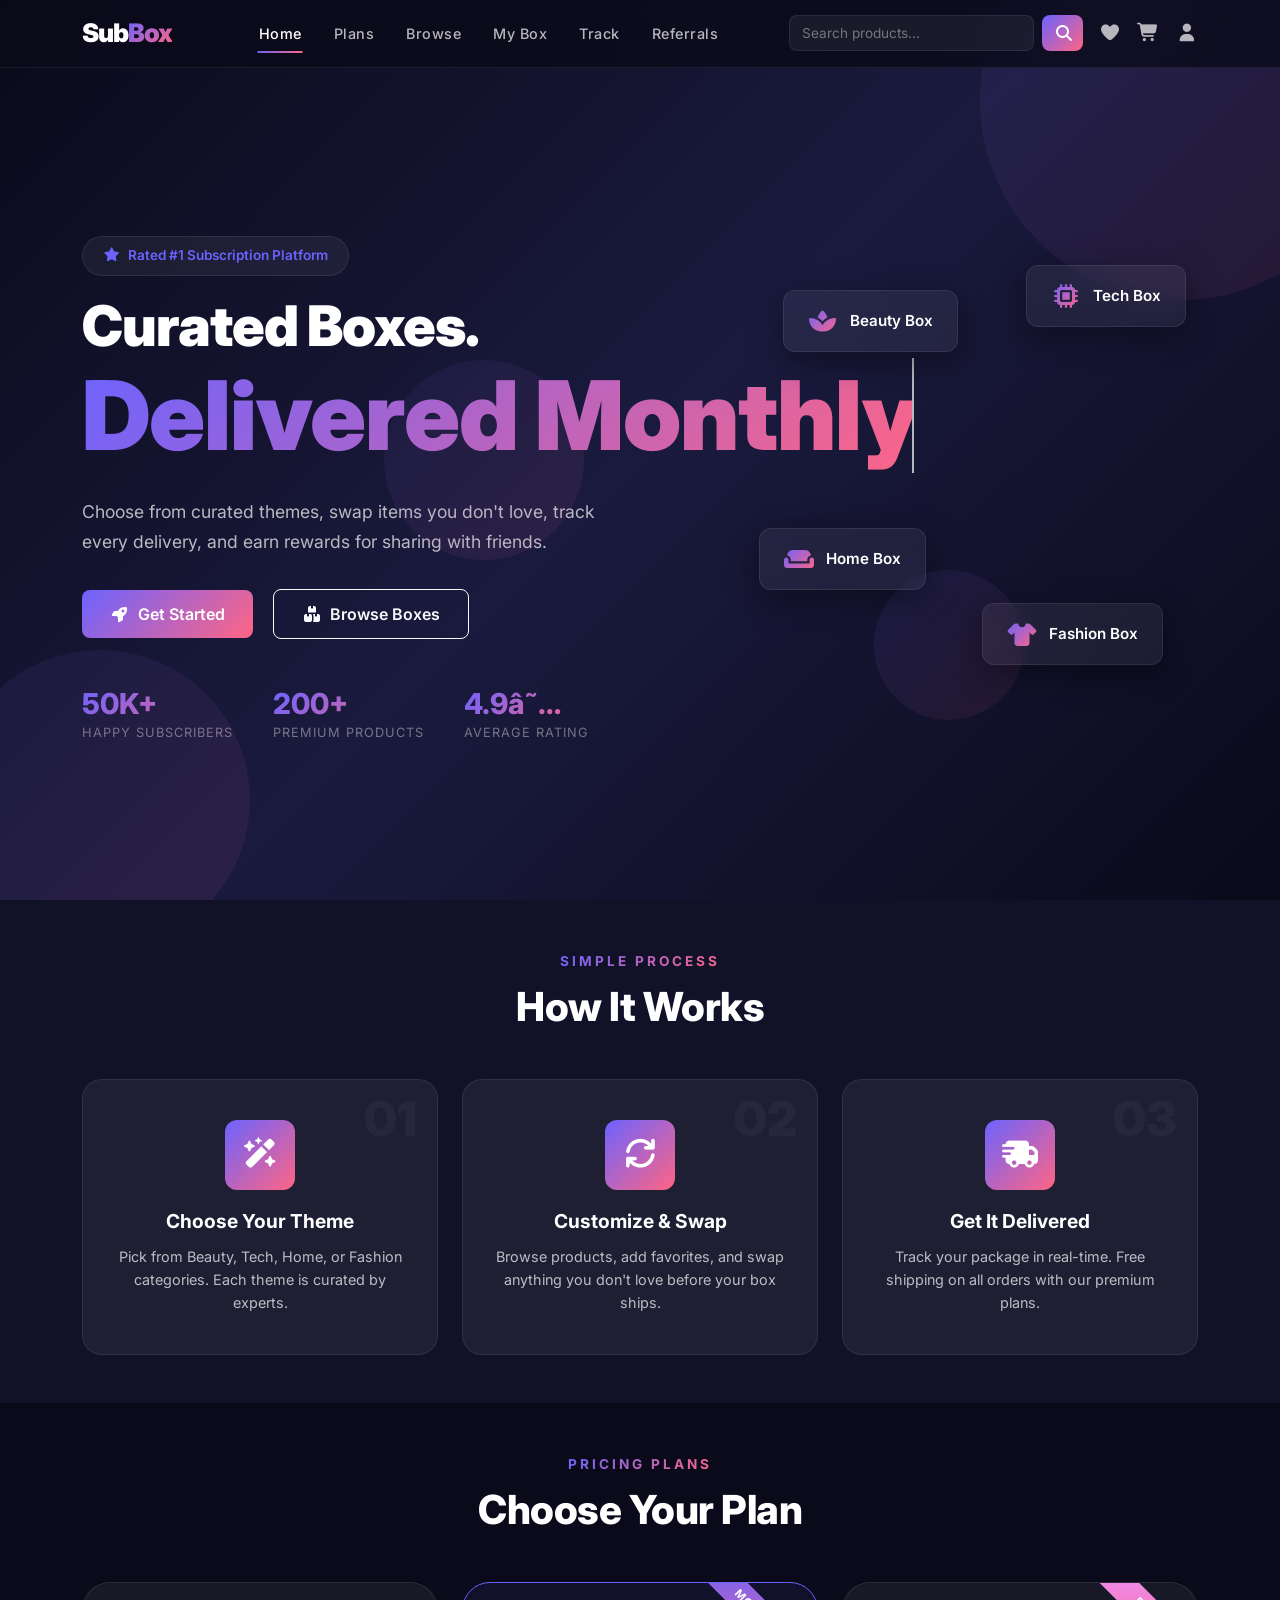
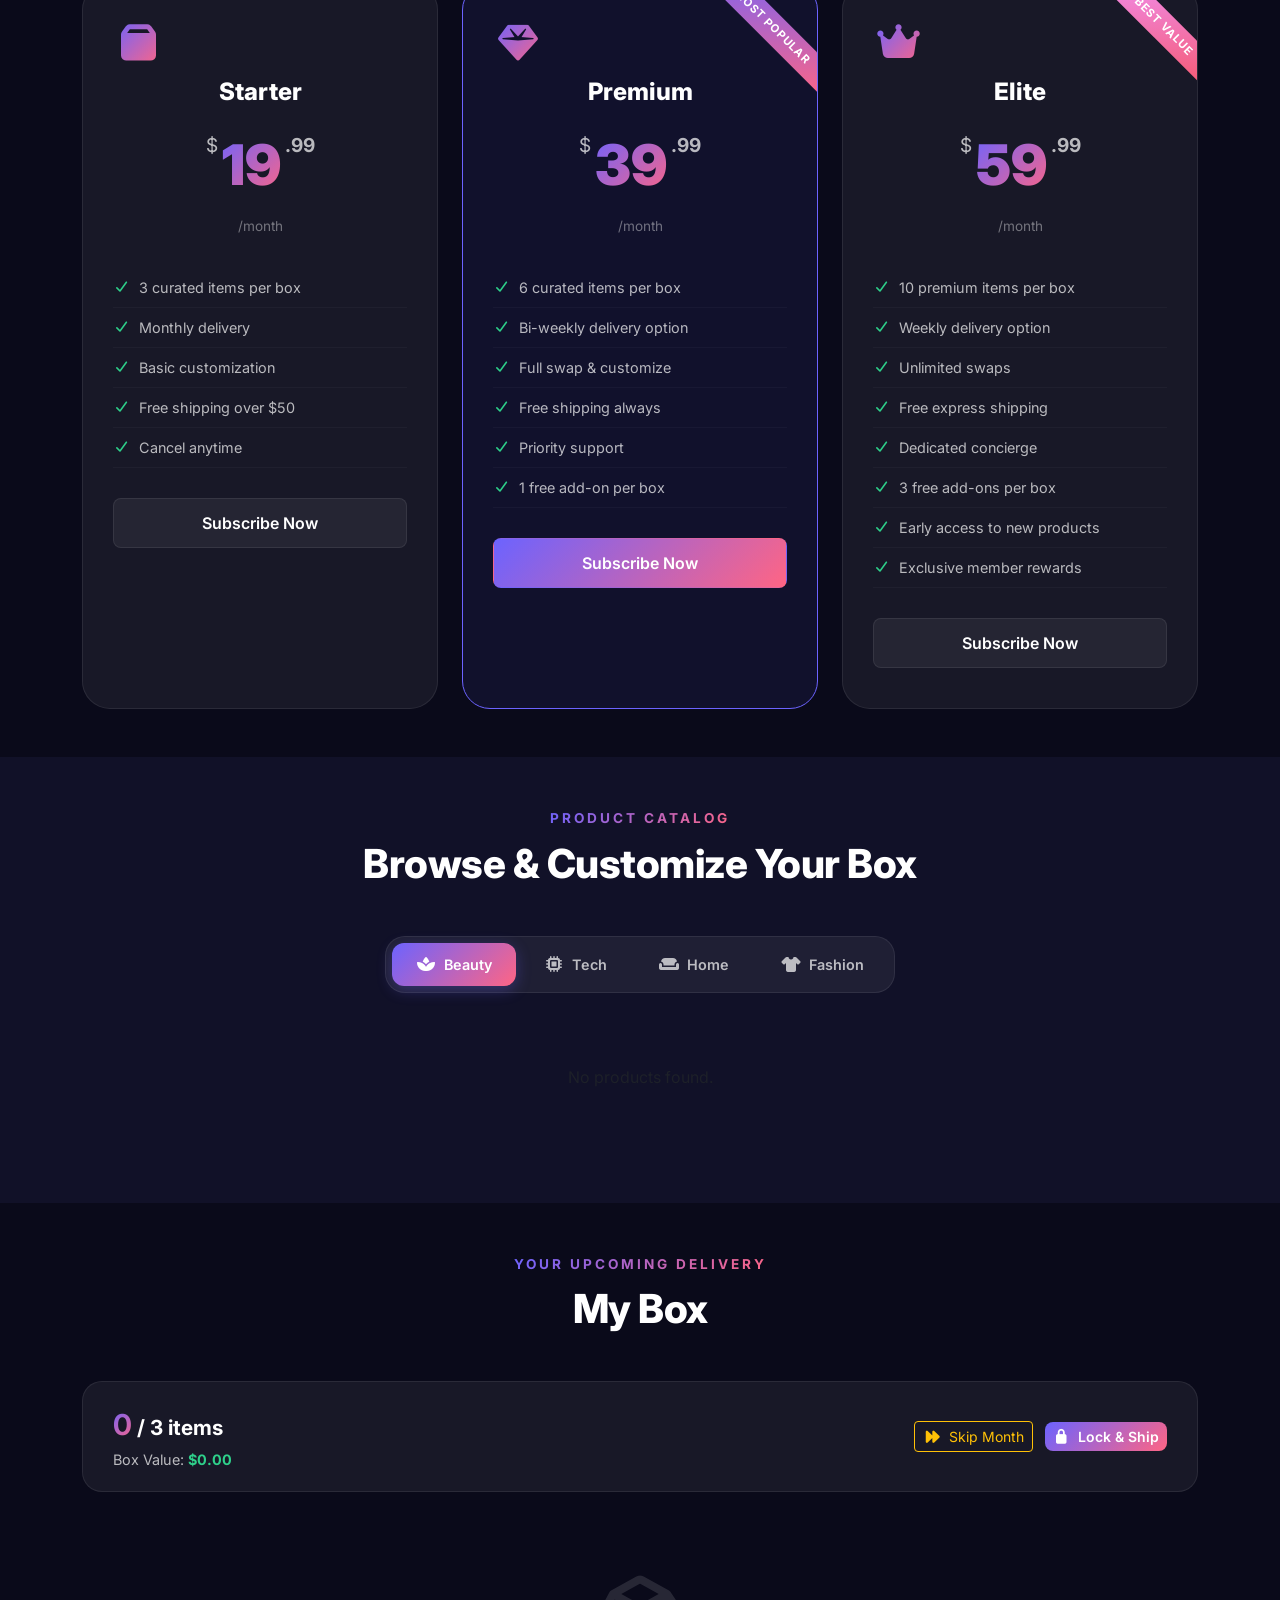
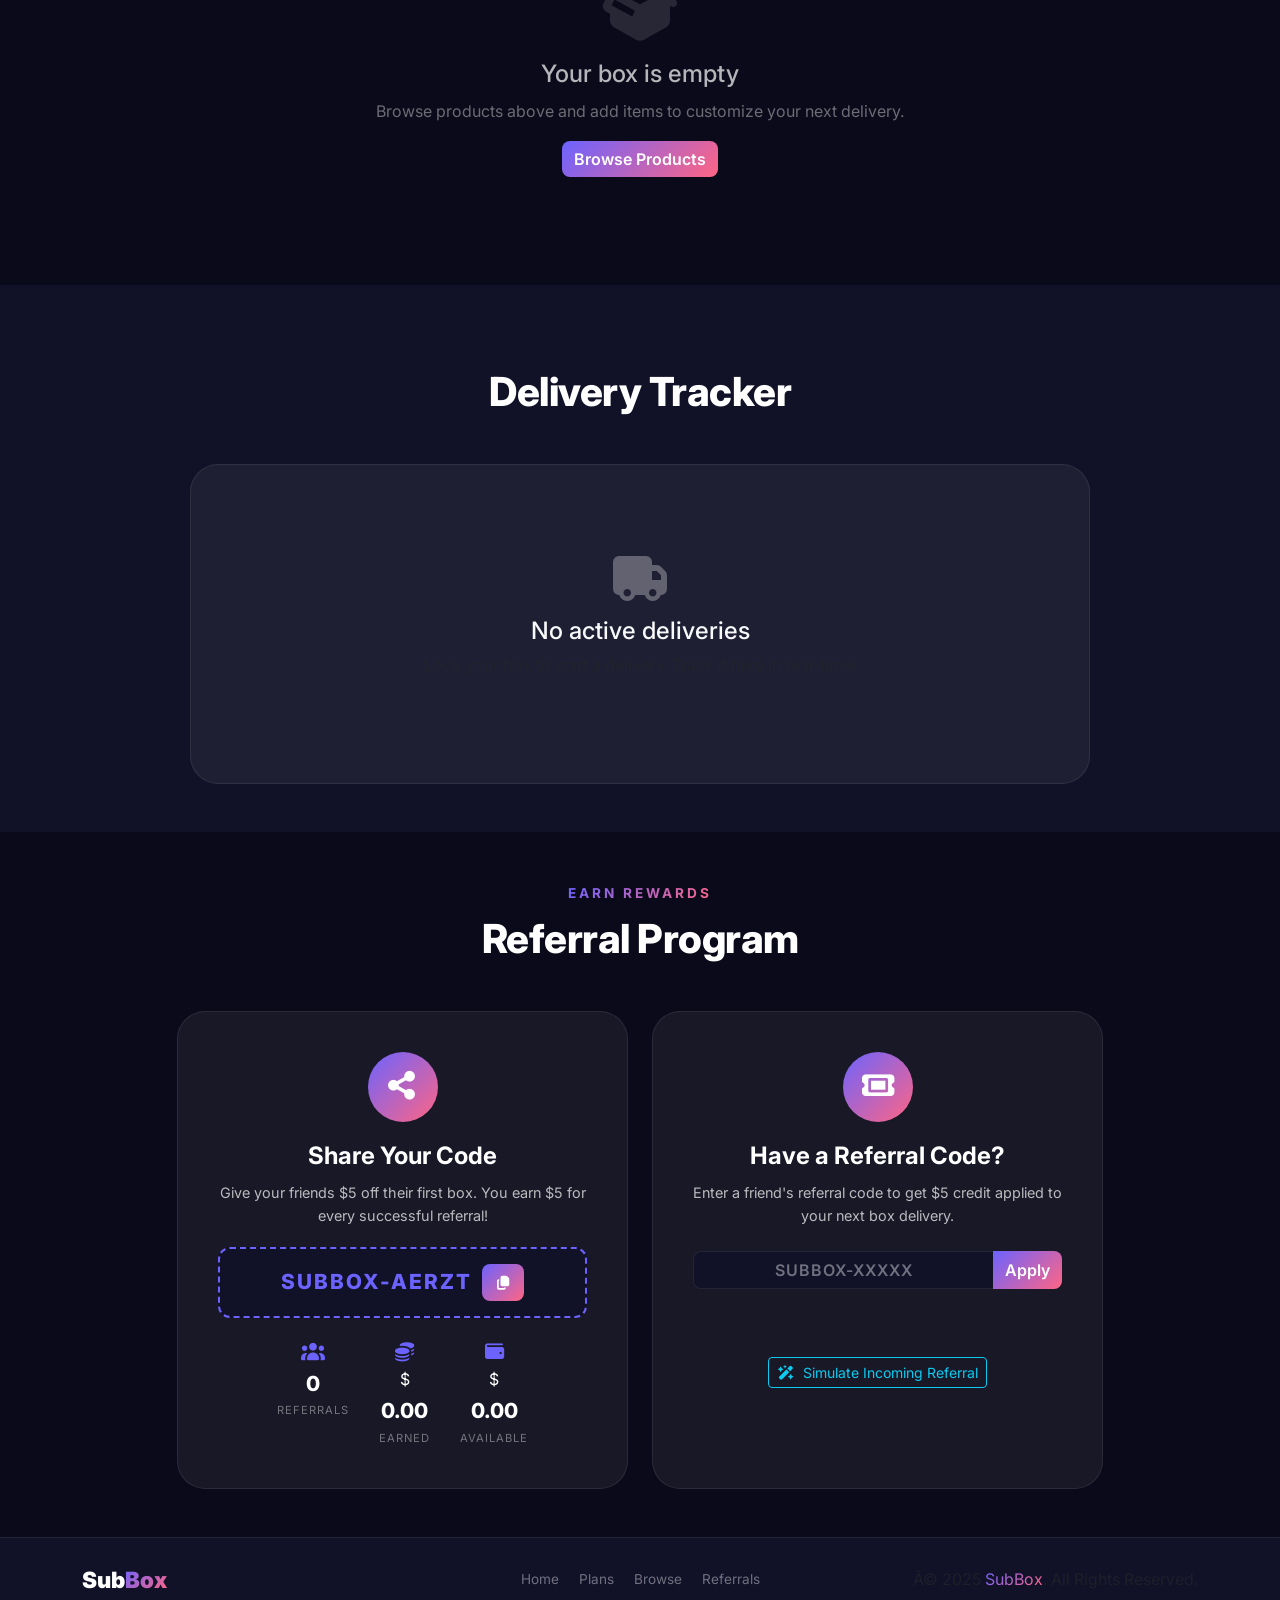
==== index.html @ 03842270 "Add files via upload" ====
﻿<!doctype html>
<html lang="en">

<head>
  <meta charset="UTF-8">
  <meta name="viewport" content="width=device-width, initial-scale=1.0">
  <meta name="description"
    content="SubBox - Premium subscription boxes curated for you. Choose your theme, customize your items, and get monthly deliveries with full swap control.">
  <title>SubBox | Premium Subscription Boxes</title>
  <link rel="shortcut icon" href="images/first-logo.png" type="image/x-icon">

  <!-- Google Font -->
  <link rel="preconnect" href="https://fonts.googleapis.com">
  <link rel="preconnect" href="https://fonts.gstatic.com" crossorigin>
  <link href="https://fonts.googleapis.com/css2?family=Inter:wght@300;400;500;600;700;800;900&display=swap"
    rel="stylesheet">

  <!-- CSS Plugins -->
  <link rel="stylesheet" href="./CSS/plugins/all.min.css">
  <link rel="stylesheet" href="./CSS/plugins/bootstrap.min.css">
  <link rel="stylesheet" href="./CSS/plugins/animate.css">
  <link rel="stylesheet" href="./CSS/plugins/headline.css">

  <!-- JS Plugins -->
  <script src="./JS/plugins/bootstrap.min.js" defer></script>
  <script src="./JS/plugins/jquery.js" defer></script>
  <script src="./JS/plugins/wow.js" defer></script>
  <!-- App CSS -->
  <link rel="stylesheet" href="./CSS/global.css">
  <link rel="stylesheet" href="./CSS/keyframes.css">
  <link rel="stylesheet" href="./CSS/index.css">
  <link rel="stylesheet" href="./CSS/index.responsive.css">

  <script src="./JS/plugins/headline.js" defer></script>

  <!-- App JS Modules (order matters â€” dependencies first) -->
  <script src="./JS/api.js" defer></script>
  <script src="./JS/subscription.js" defer></script>
  <script src="./JS/swap.js" defer></script>
  <script src="./JS/tracking.js" defer></script>
  <script src="./JS/referral.js" defer></script>
  <script src="./JS/function.js" defer></script>
  <script src="./JS/index.js" defer></script>
</head>

<body>

  <!-- ==================== NAVBAR ==================== -->
  <nav class="navbar navbar-expand-lg navbar-dark">
    <div class="container">
      <a class="navbar-brand" href="#">
        <span class="brand-text">Sub<span class="accent">Box</span></span>
      </a>
      <button class="navbar-toggler" type="button" data-bs-toggle="collapse" data-bs-target="#navbarSupportedContent"
        aria-controls="navbarSupportedContent" aria-expanded="false" aria-label="Toggle navigation">
        <span></span><span></span><span></span>
      </button>
      <div class="collapse navbar-collapse" id="navbarSupportedContent">
        <ul class="navbar-nav mx-auto mb-2 mb-lg-0">
          <li class="nav-item"><a class="nav-link active" href="#Home">Home</a></li>
          <li class="nav-item"><a class="nav-link" href="#Plans">Plans</a></li>
          <li class="nav-item"><a class="nav-link" href="#Browse">Browse</a></li>
          <li class="nav-item"><a class="nav-link" href="#MyBox">My Box</a></li>
          <li class="nav-item"><a class="nav-link" href="#Track">Track</a></li>
          <li class="nav-item"><a class="nav-link" href="#Referrals">Referrals</a></li>
        </ul>
        <form class="d-flex me-3" role="search" id="searchForm">
          <input class="form-control me-2" type="search" placeholder="Search products..." aria-label="Search"
            id="searchInput" />
          <button class="btn btn-accent" type="submit"><i class="fa-solid fa-magnifying-glass"></i></button>
        </form>
        <ul class="list-unstyled d-flex mb-0 nav-icons">
          <li class="me-3 position-relative">
            <i class="fa-solid fa-heart" onclick="openPopup('wish')"></i>
            <p class="d-none count-w">0</p>
          </li>
          <li class="me-3 position-relative">
            <i class="fa-solid fa-cart-shopping" onclick="openPopup('shop')"></i>
            <p class="d-none count-s">0</p>
          </li>
          <li>
            <i class="fa-solid fa-user" onclick="openPopup('login')"></i>
          </li>
        </ul>
      </div>
    </div>
  </nav>

  <!-- ==================== HERO SECTION ==================== -->
  <header id="Home">
    <div class="hero-bg">
      <!-- Decorative floating shapes -->
      <div class="hero-shape shape-1"></div>
      <div class="hero-shape shape-2"></div>
      <div class="hero-shape shape-3"></div>
      <div class="hero-shape shape-4"></div>

      <div class="container h-100">
        <div class="row h-100 align-items-center">
          <div class="col-lg-7 hero-content">
            <p class="hero-badge wow animate__fadeInDown" data-wow-delay="0.2s">
              <i class="fa-solid fa-star me-2"></i>Rated #1 Subscription Platform
            </p>
            <h1 class="hero-title wow animate__fadeInUp" data-wow-delay="0.3s">
              Curated Boxes.<br>
              <span class="cd-headline clip is-full-width">
                <span class="cd-words-wrapper">
                  <b class="is-visible">Delivered Monthly.</b>
                  <b>Fully Customizable.</b>
                  <b>Uniquely Yours.</b>
                </span>
              </span>
            </h1>
            <p class="hero-subtitle wow animate__fadeInUp" data-wow-delay="0.5s">
              Choose from curated themes, swap items you don't love, track every delivery, and earn rewards for sharing
              with friends.
            </p>
            <div class="hero-buttons wow animate__fadeInUp" data-wow-delay="0.7s">
              <a href="#Plans" class="btn btn-accent btn-lg me-3">
                <i class="fa-solid fa-rocket me-2"></i>Get Started
              </a>
              <a href="#Browse" class="btn btn-outline-light btn-lg">
                <i class="fa-solid fa-boxes-stacked me-2"></i>Browse Boxes
              </a>
            </div>
            <div class="hero-stats wow animate__fadeInUp" data-wow-delay="0.9s">
              <div class="stat-item">
                <h3>50K+</h3>
                <p>Happy Subscribers</p>
              </div>
              <div class="stat-item">
                <h3>200+</h3>
                <p>Premium Products</p>
              </div>
              <div class="stat-item">
                <h3>4.9â˜…</h3>
                <p>Average Rating</p>
              </div>
            </div>
          </div>
          <div class="col-lg-5 hero-visual d-none d-lg-block">
            <div class="hero-box-illustration wow animate__fadeInRight" data-wow-delay="0.5s">
              <div class="floating-card card-1">
                <i class="fa-solid fa-spa"></i>
                <span>Beauty Box</span>
              </div>
              <div class="floating-card card-2">
                <i class="fa-solid fa-microchip"></i>
                <span>Tech Box</span>
              </div>
              <div class="floating-card card-3">
                <i class="fa-solid fa-couch"></i>
                <span>Home Box</span>
              </div>
              <div class="floating-card card-4">
                <i class="fa-solid fa-shirt"></i>
                <span>Fashion Box</span>
              </div>
            </div>
          </div>
        </div>
      </div>
    </div>
  </header>

  <!-- ==================== HOW IT WORKS ==================== -->
  <section id="HowItWorks" class="py-5">
    <div class="container">
      <div class="section-title text-center mb-5">
        <p class="section-label wow animate__fadeInUp">Simple Process</p>
        <h2 class="wow animate__fadeInUp" data-wow-delay="0.1s">How It Works</h2>
      </div>
      <div class="row g-4">
        <div class="col-md-4">
          <div class="hiw-card wow animate__fadeInUp" data-wow-delay="0.2s">
            <div class="hiw-icon"><i class="fa-solid fa-wand-magic-sparkles"></i></div>
            <div class="hiw-step">01</div>
            <h4>Choose Your Theme</h4>
            <p>Pick from Beauty, Tech, Home, or Fashion categories. Each theme is curated by experts.</p>
          </div>
        </div>
        <div class="col-md-4">
          <div class="hiw-card wow animate__fadeInUp" data-wow-delay="0.4s">
            <div class="hiw-icon"><i class="fa-solid fa-arrows-rotate"></i></div>
            <div class="hiw-step">02</div>
            <h4>Customize & Swap</h4>
            <p>Browse products, add favorites, and swap anything you don't love before your box ships.</p>
          </div>
        </div>
        <div class="col-md-4">
          <div class="hiw-card wow animate__fadeInUp" data-wow-delay="0.6s">
            <div class="hiw-icon"><i class="fa-solid fa-truck-fast"></i></div>
            <div class="hiw-step">03</div>
            <h4>Get It Delivered</h4>
            <p>Track your package in real-time. Free shipping on all orders with our premium plans.</p>
          </div>
        </div>
      </div>
    </div>
  </section>

  <!-- ==================== SUBSCRIPTION TIERS ==================== -->
  <section id="Plans" class="py-5">
    <div class="container">
      <div class="section-title text-center mb-5">
        <p class="section-label wow animate__fadeInUp">Pricing Plans</p>
        <h2 class="wow animate__fadeInUp" data-wow-delay="0.1s">Choose Your Plan</h2>
      </div>
      <div class="row g-4 justify-content-center" id="tiersContainer">
        <!-- Starter -->
        <div class="col-lg-4 col-md-6 wow animate__fadeInUp" data-wow-delay="0.2s">
          <div class="tier-card" data-tier="starter">
            <div class="tier-header">
              <i class="fa-solid fa-box tier-icon"></i>
              <h3>Starter</h3>
              <div class="tier-price">
                <span class="currency">$</span>
                <span class="amount">19</span>
                <span class="cents">.99</span>
                <span class="period">/month</span>
              </div>
            </div>
            <ul class="tier-features">
              <li><i class="fa-solid fa-check"></i> 3 curated items per box</li>
              <li><i class="fa-solid fa-check"></i> Monthly delivery</li>
              <li><i class="fa-solid fa-check"></i> Basic customization</li>
              <li><i class="fa-solid fa-check"></i> Free shipping over $50</li>
              <li><i class="fa-solid fa-check"></i> Cancel anytime</li>
            </ul>
            <button class="btn btn-tier" onclick="handleSubscribe('starter')">Subscribe Now</button>
          </div>
        </div>
        <!-- Premium -->
        <div class="col-lg-4 col-md-6 wow animate__fadeInUp" data-wow-delay="0.4s">
          <div class="tier-card featured" data-tier="premium">
            <div class="tier-badge">Most Popular</div>
            <div class="tier-header">
              <i class="fa-solid fa-gem tier-icon"></i>
              <h3>Premium</h3>
              <div class="tier-price">
                <span class="currency">$</span>
                <span class="amount">39</span>
                <span class="cents">.99</span>
                <span class="period">/month</span>
              </div>
            </div>
            <ul class="tier-features">
              <li><i class="fa-solid fa-check"></i> 6 curated items per box</li>
              <li><i class="fa-solid fa-check"></i> Bi-weekly delivery option</li>
              <li><i class="fa-solid fa-check"></i> Full swap & customize</li>
              <li><i class="fa-solid fa-check"></i> Free shipping always</li>
              <li><i class="fa-solid fa-check"></i> Priority support</li>
              <li><i class="fa-solid fa-check"></i> 1 free add-on per box</li>
            </ul>
            <button class="btn btn-tier btn-featured" onclick="handleSubscribe('premium')">Subscribe Now</button>
          </div>
        </div>
        <!-- Elite -->
        <div class="col-lg-4 col-md-6 wow animate__fadeInUp" data-wow-delay="0.6s">
          <div class="tier-card" data-tier="elite">
            <div class="tier-badge elite-badge">Best Value</div>
            <div class="tier-header">
              <i class="fa-solid fa-crown tier-icon"></i>
              <h3>Elite</h3>
              <div class="tier-price">
                <span class="currency">$</span>
                <span class="amount">59</span>
                <span class="cents">.99</span>
                <span class="period">/month</span>
              </div>
            </div>
            <ul class="tier-features">
              <li><i class="fa-solid fa-check"></i> 10 premium items per box</li>
              <li><i class="fa-solid fa-check"></i> Weekly delivery option</li>
              <li><i class="fa-solid fa-check"></i> Unlimited swaps</li>
              <li><i class="fa-solid fa-check"></i> Free express shipping</li>
              <li><i class="fa-solid fa-check"></i> Dedicated concierge</li>
              <li><i class="fa-solid fa-check"></i> 3 free add-ons per box</li>
              <li><i class="fa-solid fa-check"></i> Early access to new products</li>
              <li><i class="fa-solid fa-check"></i> Exclusive member rewards</li>
            </ul>
            <button class="btn btn-tier" onclick="handleSubscribe('elite')">Subscribe Now</button>
          </div>
        </div>
      </div>
    </div>
  </section>

  <!-- ==================== BROWSE & CUSTOMIZE ==================== -->
  <section id="Browse" class="py-5">
    <div class="container">
      <div class="section-title text-center mb-5">
        <p class="section-label wow animate__fadeInUp">Product Catalog</p>
        <h2 class="wow animate__fadeInUp" data-wow-delay="0.1s">Browse & Customize Your Box</h2>
      </div>

      <!-- Theme Tabs -->
      <div class="theme-tabs-wrapper mb-4 wow animate__fadeInUp" data-wow-delay="0.2s">
        <ul class="nav theme-tabs" id="themeTabs" role="tablist">
          <li class="nav-item" role="presentation">
            <button class="nav-link active" data-theme="beauty" type="button" role="tab">
              <i class="fa-solid fa-spa"></i> Beauty
            </button>
          </li>
          <li class="nav-item" role="presentation">
            <button class="nav-link" data-theme="tech" type="button" role="tab">
              <i class="fa-solid fa-microchip"></i> Tech
            </button>
          </li>
          <li class="nav-item" role="presentation">
            <button class="nav-link" data-theme="home" type="button" role="tab">
              <i class="fa-solid fa-couch"></i> Home
            </button>
          </li>
          <li class="nav-item" role="presentation">
            <button class="nav-link" data-theme="fashion" type="button" role="tab">
              <i class="fa-solid fa-shirt"></i> Fashion
            </button>
          </li>
        </ul>
      </div>

      <!-- Products Grid -->
      <div class="row g-4" id="productsGrid">
        <!-- Loading skeleton -->
        <div class="col-12 text-center py-5" id="productsLoading">
          <div class="loading-spinner">
            <div class="spinner-border text-light" role="status">
              <span class="visually-hidden">Loading...</span>
            </div>
            <p class="text-light mt-3">Loading products...</p>
          </div>
        </div>
      </div>

      <!-- Search Results Container (hidden by default) -->
      <div class="row g-4 d-none" id="searchResultsGrid">
      </div>
    </div>
  </section>

  <!-- ==================== MY BOX ==================== -->
  <section id="MyBox" class="py-5">
    <div class="container">
      <div class="section-title text-center mb-5">
        <p class="section-label wow animate__fadeInUp">Your Upcoming Delivery</p>
        <h2 class="wow animate__fadeInUp" data-wow-delay="0.1s">My Box</h2>
      </div>

      <!-- Box Status Bar -->
      <div class="box-status-bar mb-4 wow animate__fadeInUp" data-wow-delay="0.2s">
        <div class="box-info">
          <div class="box-count">
            <span id="boxItemCount">0</span> / <span id="boxItemLimit">3</span> items
          </div>
          <div class="box-value">
            Box Value: <strong>$<span id="boxTotalValue">0.00</span></strong>
          </div>
        </div>
        <div class="box-actions">
          <button class="btn btn-outline-warning btn-sm me-2" onclick="handleSkipMonth()" id="btnSkip">
            <i class="fa-solid fa-forward me-1"></i> Skip Month
          </button>
          <button class="btn btn-accent btn-sm" onclick="handleLockBox()" id="btnLock">
            <i class="fa-solid fa-lock me-1"></i> Lock & Ship
          </button>
        </div>
      </div>

      <!-- Box Contents Grid -->
      <div class="row g-4" id="myBoxGrid">
        <div class="col-12">
          <div class="empty-box-message" id="emptyBoxMessage">
            <i class="fa-solid fa-box-open"></i>
            <h4>Your box is empty</h4>
            <p>Browse products above and add items to customize your next delivery.</p>
            <a href="#Browse" class="btn btn-accent">Browse Products</a>
          </div>
        </div>
      </div>

      <!-- Swap Panel (hidden by default) -->
      <div class="swap-panel d-none" id="swapPanel">
        <div class="swap-panel-header">
          <h5><i class="fa-solid fa-arrows-rotate me-2"></i>Swap Item</h5>
          <button class="btn btn-sm btn-outline-light" onclick="closeSwapPanel()">
            <i class="fa-solid fa-xmark"></i>
          </button>
        </div>
        <p class="swap-instruction">Choose a replacement for: <strong id="swapItemName"></strong></p>
        <div class="row g-3" id="swapOptionsGrid">
        </div>
      </div>
    </div>
  </section>

  <!-- ==================== DELIVERY TRACKER ==================== -->
  <section id="Track" class="py-5">
    <div class="container">
      <div class="section-title text-center mb-5">
        <p class="section-label wow animate__fadeInUp">Real-Time Updates</p>
        <h2 class="wow animate__fadeInUp" data-wow-delay="0.1s">Delivery Tracker</h2>
      </div>

      <div class="tracker-container wow animate__fadeInUp" data-wow-delay="0.3s">
        <!-- No tracking state -->
        <div id="noTrackingMessage" class="text-center py-5">
          <i class="fa-solid fa-truck fa-3x mb-3" style="color: rgba(255,255,255,0.3)"></i>
          <h4 class="text-light">No active deliveries</h4>
          <p class="text-muted">Lock your box to start a delivery. Track it here in real-time!</p>
        </div>

        <!-- Tracking Timeline -->
        <div class="tracking-timeline d-none" id="trackingTimeline">
          <div class="tracking-id mb-3">
            <span class="label">Tracking ID:</span>
            <span class="value" id="trackingId">â€”</span>
          </div>
          <div class="timeline-stages" id="timelineStages">
            <!-- Stages rendered by JS -->
          </div>
          <div class="delivery-estimate mt-4 text-center">
            <p>Estimated Delivery: <strong id="estimatedDelivery">â€”</strong></p>
            <button class="btn btn-sm btn-outline-info" onclick="handleSimulateProgress()">
              <i class="fa-solid fa-forward me-1"></i> Simulate Next Stage
            </button>
          </div>
        </div>
      </div>
    </div>
  </section>

  <!-- ==================== REFERRAL REWARDS ==================== -->
  <section id="Referrals" class="py-5">
    <div class="container">
      <div class="section-title text-center mb-5">
        <p class="section-label wow animate__fadeInUp">Earn Rewards</p>
        <h2 class="wow animate__fadeInUp" data-wow-delay="0.1s">Referral Program</h2>
      </div>

      <div class="row g-4 justify-content-center">
        <!-- Your Code -->
        <div class="col-lg-5 wow animate__fadeInLeft" data-wow-delay="0.2s">
          <div class="referral-card">
            <div class="referral-icon">
              <i class="fa-solid fa-share-nodes"></i>
            </div>
            <h4>Share Your Code</h4>
            <p>Give your friends $5 off their first box. You earn $5 for every successful referral!</p>
            <div class="referral-code-display">
              <span id="myReferralCode">â€”</span>
              <button class="btn btn-sm btn-copy" onclick="copyReferralCode()">
                <i class="fa-solid fa-copy"></i>
              </button>
            </div>
            <div class="referral-stats mt-4">
              <div class="ref-stat">
                <i class="fa-solid fa-users"></i>
                <span id="referralCount">0</span>
                <small>Referrals</small>
              </div>
              <div class="ref-stat">
                <i class="fa-solid fa-coins"></i>
                $<span id="creditsEarned">0.00</span>
                <small>Earned</small>
              </div>
              <div class="ref-stat">
                <i class="fa-solid fa-wallet"></i>
                $<span id="creditsAvailable">0.00</span>
                <small>Available</small>
              </div>
            </div>
          </div>
        </div>

        <!-- Apply Code -->
        <div class="col-lg-5 wow animate__fadeInRight" data-wow-delay="0.4s">
          <div class="referral-card">
            <div class="referral-icon">
              <i class="fa-solid fa-ticket"></i>
            </div>
            <h4>Have a Referral Code?</h4>
            <p>Enter a friend's referral code to get $5 credit applied to your next box delivery.</p>
            <div class="referral-apply mt-4">
              <div class="input-group">
                <input type="text" class="form-control" id="referralCodeInput" placeholder="SUBBOX-XXXXX"
                  maxlength="12">
                <button class="btn btn-accent" onclick="handleApplyReferral()">Apply</button>
              </div>
              <p class="referral-feedback mt-2" id="referralFeedback"></p>
            </div>

            <!-- Simulate referral for demo -->
            <button class="btn btn-outline-info btn-sm mt-4" onclick="handleSimulateReferral()">
              <i class="fa-solid fa-wand-magic-sparkles me-1"></i> Simulate Incoming Referral
            </button>
          </div>
        </div>
      </div>
    </div>
  </section>

  <!-- ==================== POPUPS ==================== -->

  <!-- Login Popup -->
  <div class="popup" data-popup-name="login" onclick="closePopup()">
    <div class="box rounded-4 p-4">
      <div class="head mb-4 text-center">
        <h3 class="accent-color">Login</h3>
        <i class="fa-regular fa-circle-xmark accent-color" onclick="closePopup()"></i>
      </div>
      <div class="body">
        <form>
          <div class="input-group mb-3">
            <input type="text" class="form-control" placeholder="UserName *" name="userName" id="UserName" required>
          </div>
          <div class="input-group mb-3">
            <input type="password" class="form-control" placeholder="Password *" name="password" id="Password" required>
          </div>
          <div class="input-group mb-3">
            <button class="btn btn-accent w-100">Login</button>
          </div>
        </form>
      </div>
    </div>
  </div>

  <!-- Cart Popup -->
  <div class="popup" data-popup-name="shop" onclick="closePopup()">
    <div class="box rounded-4 p-4">
      <div class="head mb-4 text-center">
        <h3 class="accent-color">Cart</h3>
        <i class="fa-regular fa-circle-xmark accent-color" onclick="closePopup()"></i>
      </div>
      <div class="body">
        <p class="alert alert-dark text-center" id="cartEmptyMsg">Your cart is empty</p>
        <div class="row" id="popupCartBody">
        </div>
        <button class="btn btn-accent d-block w-100 d-none" id="cartBuyBtn">Buy Now</button>
      </div>
    </div>
  </div>

  <!-- Wishlist Popup -->
  <div class="popup" data-popup-name="wish" onclick="closePopup()">
    <div class="box rounded-4 p-4">
      <div class="head mb-4 text-center">
        <h3 class="accent-color">Wishlist</h3>
        <i class="fa-regular fa-circle-xmark accent-color" onclick="closePopup()"></i>
      </div>
      <div class="body">
        <p class="alert alert-dark text-center" id="wishEmptyMsg">Your wishlist is empty</p>
        <div class="row" id="popupWishlistBody">
        </div>
        <button class="btn btn-accent d-block w-100 d-none" id="wishBuyBtn">Buy Now</button>
      </div>
    </div>
  </div>

  <!-- Product Detail Popup -->
  <div class="popup" data-popup-name="product" onclick="closePopup()">
    <div class="box rounded-4 p-4" id="productPopupBox">
    </div>
  </div>

  <!-- Toast Notification -->
  <div class="toast-container" id="toastContainer"></div>

  <!-- ==================== LOADING SCREEN ==================== -->
  <div id="LoadingPage">
    <div class="loading-content">
      <div class="loading-logo">Sub<span>Box</span></div>
      <div class="loading-bar">
        <div class="loading-bar-fill"></div>
      </div>
    </div>
  </div>

  <!-- ==================== FOOTER ==================== -->
  <footer class="py-4">
    <div class="container">
      <div class="row align-items-center">
        <div class="col-md-4 text-center text-md-start mb-3 mb-md-0">
          <span class="footer-brand">Sub<span class="accent">Box</span></span>
        </div>
        <div class="col-md-4 text-center mb-3 mb-md-0">
          <div class="footer-links">
            <a href="#Home">Home</a>
            <a href="#Plans">Plans</a>
            <a href="#Browse">Browse</a>
            <a href="#Referrals">Referrals</a>
          </div>
        </div>
        <div class="col-md-4 text-center text-md-end">
          <p class="m-0 text-muted">Â© 2025 <span class="accent-color">SubBox</span>. All Rights Reserved.</p>
        </div>
      </div>
    </div>
  </footer>

</body>

</html>
---- CSS/plugins/headline.css ----
.cd-title {
  position: relative;
  height: 160px;
  line-height: 230px;
  text-align: center;
}

.cd-title h1 {
  font-size: 2.4rem;
  font-weight: 700;
}

@media only screen and (min-width: 768px) {
  .cd-title {
    line-height: 250px;
  }
}

@media only screen and (min-width: 1170px) {
  .cd-title {
    height: 200px;
    line-height: 300px;
  }

  .cd-title h1 {
    font-size: 3rem;
  }
}

.cd-intro {
  width: 90%;
  max-width: 768px;
  text-align: center;
}

.cd-intro {
  margin: 4em auto;
}

@media only screen and (min-width: 768px) {
  .cd-intro {
    margin: 5em auto;
  }
}

@media only screen and (min-width: 1170px) {
  .cd-intro {
    margin: 6em auto;
  }
}

.cd-headline {
  font-size: 3rem;
  line-height: 1.2;
}

@media only screen and (min-width: 768px) {
  .cd-headline {
    font-size: 4.4rem;
    font-weight: 300;
  }
}

@media only screen and (min-width: 1170px) {
  .cd-headline {
    font-size: 6rem;
  }
}

.cd-words-wrapper {
  display: inline-block;
  position: relative;
  text-align: left;
}

.cd-words-wrapper b {
  display: inline-block;
  position: absolute;
  white-space: nowrap;
  left: 0;
  top: 0;
}

.cd-words-wrapper b.is-visible {
  position: relative;
}

.no-js .cd-words-wrapper b {
  opacity: 0;
}

.no-js .cd-words-wrapper b.is-visible {
  opacity: 1;
}


-------------------------------- */ .cd-headline.clip span {
  display: inline-block;
  padding: .2em 0;
}

.cd-headline.clip .cd-words-wrapper {
  overflow: hidden;
  vertical-align: top;
}

.cd-headline.clip .cd-words-wrapper::after {
  /* line */
  content: '';
  position: absolute;
  top: 0;
  right: 0;
  width: 2px;
  height: 100%;
  background-color: #aebcb9;
}

.cd-headline.clip b {
  opacity: 0;
}

.cd-headline.clip b.is-visible {
  opacity: 1;
}

/* -------------------------------- 

xzoom 

-------------------------------- */
.cd-headline.zoom .cd-words-wrapper {
  -webkit-perspective: 300px;
  -moz-perspective: 300px;
  perspective: 300px;
}

.cd-headline.zoom b {
  opacity: 0;
}

.cd-headline.zoom b.is-visible {
  opacity: 1;
  -webkit-animation: zoom-in 0.8s;
  -moz-animation: zoom-in 0.8s;
  animation: zoom-in 0.8s;
}

.cd-headline.zoom b.is-hidden {
  -webkit-animation: zoom-out 0.8s;
  -moz-animation: zoom-out 0.8s;
  animation: zoom-out 0.8s;
}

@-webkit-keyframes zoom-in {
  0% {
    opacity: 0;
    -webkit-transform: translateZ(100px);
  }

  100% {
    opacity: 1;
    -webkit-transform: translateZ(0);
  }
}

@-moz-keyframes zoom-in {
  0% {
    opacity: 0;
    -moz-transform: translateZ(100px);
  }

  100% {
    opacity: 1;
    -moz-transform: translateZ(0);
  }
}

@keyframes zoom-in {
  0% {
    opacity: 0;
    -webkit-transform: translateZ(100px);
    -moz-transform: translateZ(100px);
    -ms-transform: translateZ(100px);
    -o-transform: translateZ(100px);
    transform: translateZ(100px);
  }

  100% {
    opacity: 1;
    -webkit-transform: translateZ(0);
    -moz-transform: translateZ(0);
    -ms-transform: translateZ(0);
    -o-transform: translateZ(0);
    transform: translateZ(0);
  }
}

@-webkit-keyframes zoom-out {
  0% {
    opacity: 1;
    -webkit-transform: translateZ(0);
  }

  100% {
    opacity: 0;
    -webkit-transform: translateZ(-100px);
  }
}

@-moz-keyframes zoom-out {
  0% {
    opacity: 1;
    -moz-transform: translateZ(0);
  }

  100% {
    opacity: 0;
    -moz-transform: translateZ(-100px);
  }
}

@keyframes zoom-out {
  0% {
    opacity: 1;
    -webkit-transform: translateZ(0);
    -moz-transform: translateZ(0);
    -ms-transform: translateZ(0);
    -o-transform: translateZ(0);
    transform: translateZ(0);
  }

  100% {
    opacity: 0;
    -webkit-transform: translateZ(-100px);
    -moz-transform: translateZ(-100px);
    -ms-transform: translateZ(-100px);
    -o-transform: translateZ(-100px);
    transform: translateZ(-100px);
  }
}

/* -------------------------------- 

xrotate-3 

-------------------------------- */
.cd-headline.rotate-3 .cd-words-wrapper {
  -webkit-perspective: 300px;
  -moz-perspective: 300px;
  perspective: 300px;
}

.cd-headline.rotate-3 b {
  opacity: 0;
}

.cd-headline.rotate-3 i {
  display: inline-block;
  -webkit-transform: rotateY(180deg);
  -moz-transform: rotateY(180deg);
  -ms-transform: rotateY(180deg);
  -o-transform: rotateY(180deg);
  transform: rotateY(180deg);
  -webkit-backface-visibility: hidden;
  backface-visibility: hidden;
}

.is-visible .cd-headline.rotate-3 i {
  -webkit-transform: rotateY(0deg);
  -moz-transform: rotateY(0deg);
  -ms-transform: rotateY(0deg);
  -o-transform: rotateY(0deg);
  transform: rotateY(0deg);
}

.cd-headline.rotate-3 i.in {
  -webkit-animation: cd-rotate-3-in 0.6s forwards;
  -moz-animation: cd-rotate-3-in 0.6s forwards;
  animation: cd-rotate-3-in 0.6s forwards;
}

.cd-headline.rotate-3 i.out {
  -webkit-animation: cd-rotate-3-out 0.6s forwards;
  -moz-animation: cd-rotate-3-out 0.6s forwards;
  animation: cd-rotate-3-out 0.6s forwards;
}

.no-csstransitions .cd-headline.rotate-3 i {
  -webkit-transform: rotateY(0deg);
  -moz-transform: rotateY(0deg);
  -ms-transform: rotateY(0deg);
  -o-transform: rotateY(0deg);
  transform: rotateY(0deg);
  opacity: 0;
}

.no-csstransitions .cd-headline.rotate-3 .is-visible i {
  opacity: 1;
}

@-webkit-keyframes cd-rotate-3-in {
  0% {
    -webkit-transform: rotateY(180deg);
  }

  100% {
    -webkit-transform: rotateY(0deg);
  }
}

@-moz-keyframes cd-rotate-3-in {
  0% {
    -moz-transform: rotateY(180deg);
  }

  100% {
    -moz-transform: rotateY(0deg);
  }
}

@keyframes cd-rotate-3-in {
  0% {
    -webkit-transform: rotateY(180deg);
    -moz-transform: rotateY(180deg);
    -ms-transform: rotateY(180deg);
    -o-transform: rotateY(180deg);
    transform: rotateY(180deg);
  }

  100% {
    -webkit-transform: rotateY(0deg);
    -moz-transform: rotateY(0deg);
    -ms-transform: rotateY(0deg);
    -o-transform: rotateY(0deg);
    transform: rotateY(0deg);
  }
}

@-webkit-keyframes cd-rotate-3-out {
  0% {
    -webkit-transform: rotateY(0);
  }

  100% {
    -webkit-transform: rotateY(-180deg);
  }
}

@-moz-keyframes cd-rotate-3-out {
  0% {
    -moz-transform: rotateY(0);
  }

  100% {
    -moz-transform: rotateY(-180deg);
  }
}

@keyframes cd-rotate-3-out {
  0% {
    -webkit-transform: rotateY(0);
    -moz-transform: rotateY(0);
    -ms-transform: rotateY(0);
    -o-transform: rotateY(0);
    transform: rotateY(0);
  }

  100% {
    -webkit-transform: rotateY(-180deg);
    -moz-transform: rotateY(-180deg);
    -ms-transform: rotateY(-180deg);
    -o-transform: rotateY(-180deg);
    transform: rotateY(-180deg);
  }
}

/* -------------------------------- 

xscale 

-------------------------------- */
.cd-headline.scale b {
  opacity: 0;
}

.cd-headline.scale i {
  display: inline-block;
  opacity: 0;
  -webkit-transform: scale(0);
  -moz-transform: scale(0);
  -ms-transform: scale(0);
  -o-transform: scale(0);
  transform: scale(0);
}

.is-visible .cd-headline.scale i {
  opacity: 1;
}

.cd-headline.scale i.in {
  -webkit-animation: scale-up 0.6s forwards;
  -moz-animation: scale-up 0.6s forwards;
  animation: scale-up 0.6s forwards;
}

.cd-headline.scale i.out {
  -webkit-animation: scale-down 0.6s forwards;
  -moz-animation: scale-down 0.6s forwards;
  animation: scale-down 0.6s forwards;
}

.no-csstransitions .cd-headline.scale i {
  -webkit-transform: scale(1);
  -moz-transform: scale(1);
  -ms-transform: scale(1);
  -o-transform: scale(1);
  transform: scale(1);
  opacity: 0;
}

.no-csstransitions .cd-headline.scale .is-visible i {
  opacity: 1;
}

@-webkit-keyframes scale-up {
  0% {
    -webkit-transform: scale(0);
    opacity: 0;
  }

  60% {
    -webkit-transform: scale(1.2);
    opacity: 1;
  }

  100% {
    -webkit-transform: scale(1);
    opacity: 1;
  }
}

@-moz-keyframes scale-up {
  0% {
    -moz-transform: scale(0);
    opacity: 0;
  }

  60% {
    -moz-transform: scale(1.2);
    opacity: 1;
  }

  100% {
    -moz-transform: scale(1);
    opacity: 1;
  }
}

@keyframes scale-up {
  0% {
    -webkit-transform: scale(0);
    -moz-transform: scale(0);
    -ms-transform: scale(0);
    -o-transform: scale(0);
    transform: scale(0);
    opacity: 0;
  }

  60% {
    -webkit-transform: scale(1.2);
    -moz-transform: scale(1.2);
    -ms-transform: scale(1.2);
    -o-transform: scale(1.2);
    transform: scale(1.2);
    opacity: 1;
  }

  100% {
    -webkit-transform: scale(1);
    -moz-transform: scale(1);
    -ms-transform: scale(1);
    -o-transform: scale(1);
    transform: scale(1);
    opacity: 1;
  }
}

@-webkit-keyframes scale-down {
  0% {
    -webkit-transform: scale(1);
    opacity: 1;
  }

  60% {
    -webkit-transform: scale(0);
    opacity: 0;
  }
}

@-moz-keyframes scale-down {
  0% {
    -moz-transform: scale(1);
    opacity: 1;
  }

  60% {
    -moz-transform: scale(0);
    opacity: 0;
  }
}

@keyframes scale-down {
  0% {
    -webkit-transform: scale(1);
    -moz-transform: scale(1);
    -ms-transform: scale(1);
    -o-transform: scale(1);
    transform: scale(1);
    opacity: 1;
  }

  60% {
    -webkit-transform: scale(0);
    -moz-transform: scale(0);
    -ms-transform: scale(0);
    -o-transform: scale(0);
    transform: scale(0);
    opacity: 0;
  }
}

/* -------------------------------- 

xpush 

-------------------------------- */
.cd-headline.push b {
  opacity: 0;
}

.cd-headline.push b.is-visible {
  opacity: 1;
  -webkit-animation: push-in 0.6s;
  -moz-animation: push-in 0.6s;
  animation: push-in 0.6s;
}

.cd-headline.push b.is-hidden {
  -webkit-animation: push-out 0.6s;
  -moz-animation: push-out 0.6s;
  animation: push-out 0.6s;
}

@-webkit-keyframes push-in {
  0% {
    opacity: 0;
    -webkit-transform: translateX(-100%);
  }

  60% {
    opacity: 1;
    -webkit-transform: translateX(10%);
  }

  100% {
    opacity: 1;
    -webkit-transform: translateX(0);
  }
}

@-moz-keyframes push-in {
  0% {
    opacity: 0;
    -moz-transform: translateX(-100%);
  }

  60% {
    opacity: 1;
    -moz-transform: translateX(10%);
  }

  100% {
    opacity: 1;
    -moz-transform: translateX(0);
  }
}

@keyframes push-in {
  0% {
    opacity: 0;
    -webkit-transform: translateX(-100%);
    -moz-transform: translateX(-100%);
    -ms-transform: translateX(-100%);
    -o-transform: translateX(-100%);
    transform: translateX(-100%);
  }

  60% {
    opacity: 1;
    -webkit-transform: translateX(10%);
    -moz-transform: translateX(10%);
    -ms-transform: translateX(10%);
    -o-transform: translateX(10%);
    transform: translateX(10%);
  }

  100% {
    opacity: 1;
    -webkit-transform: translateX(0);
    -moz-transform: translateX(0);
    -ms-transform: translateX(0);
    -o-transform: translateX(0);
    transform: translateX(0);
  }
}

@-webkit-keyframes push-out {
  0% {
    opacity: 1;
    -webkit-transform: translateX(0);
  }

  60% {
    opacity: 0;
    -webkit-transform: translateX(110%);
  }

  100% {
    opacity: 0;
    -webkit-transform: translateX(100%);
  }
}

@-moz-keyframes push-out {
  0% {
    opacity: 1;
    -moz-transform: translateX(0);
  }

  60% {
    opacity: 0;
    -moz-transform: translateX(110%);
  }

  100% {
    opacity: 0;
    -moz-transform: translateX(100%);
  }
}

@keyframes push-out {
  0% {
    opacity: 1;
    -webkit-transform: translateX(0);
    -moz-transform: translateX(0);
    -ms-transform: translateX(0);
    -o-transform: translateX(0);
    transform: translateX(0);
  }

  60% {
    opacity: 0;
    -webkit-transform: translateX(110%);
    -moz-transform: translateX(110%);
    -ms-transform: translateX(110%);
    -o-transform: translateX(110%);
    transform: translateX(110%);
  }

  100% {
    opacity: 0;
    -webkit-transform: translateX(100%);
    -moz-transform: translateX(100%);
    -ms-transform: translateX(100%);
    -o-transform: translateX(100%);
    transform: translateX(100%);
  }
}
---- CSS/global.css ----
/* ============================================
   global.css — Design System & Base Styles
   ============================================ */

@import url('https://fonts.googleapis.com/css2?family=Inter:wght@300;400;500;600;700;800;900&display=swap');

* {
    margin: 0;
    padding: 0;
    box-sizing: border-box;
    font-family: 'Inter', sans-serif;
}

:root {
    --bg-primary: #0a0a1a;
    --bg-secondary: #111128;
    --bg-card: rgba(255, 255, 255, 0.04);
    --bg-glass: rgba(255, 255, 255, 0.06);
    --bg-glass-hover: rgba(255, 255, 255, 0.1);

    --accent-1: #6c63ff;
    --accent-2: #ff6584;
    --accent-gradient: linear-gradient(135deg, #6c63ff 0%, #ff6584 100%);
    --accent-glow: rgba(108, 99, 255, 0.3);

    --text-primary: #ffffff;
    --text-secondary: rgba(255, 255, 255, 0.7);
    --text-muted: rgba(255, 255, 255, 0.4);

    --border-glass: rgba(255, 255, 255, 0.08);
    --border-accent: rgba(108, 99, 255, 0.3);

    --success: #2ecf8a;
    --warning: #f5a623;
    --danger: #ff4757;
    --info: #54a0ff;

    --shadow-sm: 0 2px 8px rgba(0, 0, 0, 0.3);
    --shadow-md: 0 8px 32px rgba(0, 0, 0, 0.4);
    --shadow-lg: 0 16px 64px rgba(0, 0, 0, 0.5);
    --shadow-glow: 0 0 40px rgba(108, 99, 255, 0.15);

    --radius-sm: 8px;
    --radius-md: 12px;
    --radius-lg: 20px;
    --radius-xl: 28px;

    --transition: all 0.3s cubic-bezier(0.4, 0, 0.2, 1);
}

html {
    scroll-behavior: smooth;
}

body {
    background-color: var(--bg-primary);
    color: var(--text-primary);
    overflow-x: hidden;
    line-height: 1.6;
}

body::-webkit-scrollbar {
    width: 8px;
}

body::-webkit-scrollbar-track {
    background: var(--bg-secondary);
}

body::-webkit-scrollbar-thumb {
    background: var(--accent-gradient);
    border-radius: 4px;
}

/* Accent Button */
.btn-accent {
    background: var(--accent-gradient);
    color: #fff;
    border: none;
    border-radius: var(--radius-sm);
    font-weight: 600;
    transition: var(--transition);
    position: relative;
    overflow: hidden;
}

.btn-accent::before {
    content: '';
    position: absolute;
    top: 0;
    left: -100%;
    width: 100%;
    height: 100%;
    background: linear-gradient(90deg, transparent, rgba(255,255,255,0.2), transparent);
    transition: left 0.5s;
}

.btn-accent:hover {
    color: #fff;
    transform: translateY(-2px);
    box-shadow: 0 8px 25px rgba(108, 99, 255, 0.4);
}

.btn-accent:hover::before {
    left: 100%;
}

/* Outline Light Override */
.btn-outline-light {
    border-radius: var(--radius-sm);
    font-weight: 600;
    transition: var(--transition);
}

.btn-outline-light:hover {
    transform: translateY(-2px);
}

/* Accent text color */
.accent-color {
    background: var(--accent-gradient);
    -webkit-background-clip: text;
    -webkit-text-fill-color: transparent;
    background-clip: text;
}

.accent {
    background: var(--accent-gradient);
    -webkit-background-clip: text;
    -webkit-text-fill-color: transparent;
    background-clip: text;
}

/* Glass panel */
.glass {
    background: var(--bg-glass);
    backdrop-filter: blur(12px);
    -webkit-backdrop-filter: blur(12px);
    border: 1px solid var(--border-glass);
    border-radius: var(--radius-md);
}

/* Section Titles */
.section-title h2 {
    font-size: 2.5rem;
    font-weight: 800;
    letter-spacing: -0.5px;
    margin-bottom: 0;
}

.section-label {
    display: inline-block;
    background: var(--accent-gradient);
    -webkit-background-clip: text;
    -webkit-text-fill-color: transparent;
    background-clip: text;
    font-weight: 700;
    font-size: 0.85rem;
    text-transform: uppercase;
    letter-spacing: 3px;
    margin-bottom: 10px;
}

/* Selection */
::selection {
    background: var(--accent-1);
    color: #fff;
}

/* Loading Page */
#LoadingPage {
    position: fixed;
    top: 0;
    left: 0;
    width: 100%;
    height: 100vh;
    background: var(--bg-primary);
    display: flex;
    justify-content: center;
    align-items: center;
    z-index: 99999;
    transition: opacity 0.6s ease, visibility 0.6s ease;
}

#LoadingPage.hide {
    opacity: 0;
    visibility: hidden;
}

.loading-content {
    text-align: center;
}

.loading-logo {
    font-size: 3rem;
    font-weight: 900;
    color: #fff;
    margin-bottom: 20px;
    letter-spacing: -1px;
}

.loading-logo span {
    background: var(--accent-gradient);
    -webkit-background-clip: text;
    -webkit-text-fill-color: transparent;
    background-clip: text;
}

.loading-bar {
    width: 200px;
    height: 4px;
    background: rgba(255,255,255,0.1);
    border-radius: 2px;
    overflow: hidden;
    margin: 0 auto;
}

.loading-bar-fill {
    width: 100%;
    height: 100%;
    background: var(--accent-gradient);
    animation: loadingSlide 1.2s ease-in-out infinite;
    transform-origin: left;
}

/* Popup Overlays */
.popup {
    width: 100%;
    height: 100%;
    background-color: rgba(0, 0, 0, 0.7);
    backdrop-filter: blur(5px);
    position: fixed;
    top: 0;
    left: 0;
    display: none;
    justify-content: center;
    align-items: center;
    z-index: 9998;
}

.popup.active {
    display: flex;
}

.popup.active[data-popup-name="shop"],
.popup.active[data-popup-name="wish"] {
    display: block;
    overflow-y: auto;
}

.popup .box {
    width: 750px;
    background: var(--bg-secondary);
    border: 1px solid var(--border-glass);
    position: relative;
    transform: translateY(-30px);
    opacity: 0;
    transition: all 0.5s cubic-bezier(0.4, 0, 0.2, 1);
    max-height: 90vh;
    overflow-y: auto;
}

.popup[data-popup-name="login"] .box {
    width: 400px;
}

.popup[data-popup-name="shop"] .box,
.popup[data-popup-name="wish"] .box {
    margin: 30px auto;
    width: 750px;
}

.popup.show .box {
    transform: translateY(0);
    opacity: 1;
}

.popup .box .head i {
    position: absolute;
    top: 20px;
    right: 20px;
    font-size: 22px;
    cursor: pointer;
    transition: var(--transition);
}

.popup .box .head i:hover {
    transform: scale(1.2);
}

.popup .box .form-control {
    background: var(--bg-glass);
    border: 1px solid var(--border-glass);
    color: #fff;
    border-radius: var(--radius-sm);
}

.popup .box .form-control:focus {
    background: var(--bg-glass-hover);
    border-color: var(--accent-1);
    box-shadow: 0 0 0 3px var(--accent-glow);
    color: #fff;
}

/* Toast Notifications */
.toast-container {
    position: fixed;
    bottom: 30px;
    right: 30px;
    z-index: 99999;
    display: flex;
    flex-direction: column;
    gap: 10px;
}

.toast-notification {
    background: var(--bg-secondary);
    border: 1px solid var(--border-glass);
    border-left: 4px solid var(--accent-1);
    border-radius: var(--radius-sm);
    padding: 14px 20px;
    color: #fff;
    font-size: 0.9rem;
    min-width: 280px;
    max-width: 400px;
    animation: toastSlideIn 0.4s ease-out;
    backdrop-filter: blur(12px);
    box-shadow: var(--shadow-md);
}

.toast-notification.success {
    border-left-color: var(--success);
}

.toast-notification.error {
    border-left-color: var(--danger);
}

.toast-notification.warning {
    border-left-color: var(--warning);
}

.toast-notification.hiding {
    animation: toastSlideOut 0.3s ease-in forwards;
}

/* Cart/Wishlist popup product cards */
.popup[data-popup-name="shop"] .product .content,
.popup[data-popup-name="wish"] .product .content {
    background: var(--bg-glass);
    padding: 15px;
    border-radius: var(--radius-md);
    border: 1px solid var(--border-glass);
}

.popup[data-popup-name="shop"] .product .body h5,
.popup[data-popup-name="wish"] .product .body h5 {
    text-overflow: ellipsis;
    white-space: nowrap;
    overflow: hidden;
    font-size: 0.9rem;
}

/* Badge counts */
.count-w, .count-s {
    position: absolute;
    top: -6px;
    right: -8px;
    background: var(--accent-gradient);
    color: #fff;
    font-size: 10px;
    min-width: 16px;
    height: 16px;
    border-radius: 8px;
    display: flex;
    align-items: center;
    justify-content: center;
    padding: 0 4px;
    font-weight: 700;
}

img {
    user-select: none;
}
---- CSS/keyframes.css ----
/* ============================================
   keyframes.css — Animations
   ============================================ */

@keyframes pulse {
    0%, 100% { transform: scale(1); }
    50% { transform: scale(1.3); }
}

@keyframes float {
    0%, 100% { transform: translateY(0); }
    50% { transform: translateY(-20px); }
}

@keyframes floatSlow {
    0%, 100% { transform: translateY(0) rotate(0deg); }
    50% { transform: translateY(-30px) rotate(5deg); }
}

@keyframes glow {
    0%, 100% { box-shadow: 0 0 20px rgba(108, 99, 255, 0.2); }
    50% { box-shadow: 0 0 40px rgba(108, 99, 255, 0.5), 0 0 80px rgba(108, 99, 255, 0.2); }
}

@keyframes shimmer {
    0% { background-position: -200% 0; }
    100% { background-position: 200% 0; }
}

@keyframes trackPulse {
    0%, 100% { box-shadow: 0 0 0 0 rgba(108, 99, 255, 0.5); }
    50% { box-shadow: 0 0 0 10px rgba(108, 99, 255, 0); }
}

@keyframes slideInUp {
    from { transform: translateY(40px); opacity: 0; }
    to { transform: translateY(0); opacity: 1; }
}

@keyframes loadingSlide {
    0% { transform: translateX(-100%); }
    50% { transform: translateX(0); }
    100% { transform: translateX(100%); }
}

@keyframes toastSlideIn {
    from { transform: translateX(100%); opacity: 0; }
    to { transform: translateX(0); opacity: 1; }
}

@keyframes toastSlideOut {
    from { transform: translateX(0); opacity: 1; }
    to { transform: translateX(100%); opacity: 0; }
}

@keyframes gradientShift {
    0% { background-position: 0% 50%; }
    50% { background-position: 100% 50%; }
    100% { background-position: 0% 50%; }
}

@keyframes borderGlow {
    0%, 100% { border-color: rgba(108, 99, 255, 0.2); }
    50% { border-color: rgba(108, 99, 255, 0.6); }
}

@keyframes spin {
    from { transform: rotate(0deg); }
    to { transform: rotate(360deg); }
}

@keyframes scaleIn {
    from { transform: scale(0.8); opacity: 0; }
    to { transform: scale(1); opacity: 1; }
}
---- CSS/index.css ----
/* ========== NAVBAR ========== */
nav.navbar {
    position: fixed;
    top: 0;
    left: 0;
    width: 100%;
    z-index: 999;
    background: rgba(10, 10, 26, .8);
    backdrop-filter: blur(20px);
    -webkit-backdrop-filter: blur(20px);
    border-bottom: 1px solid var(--border-glass);
    padding: 8px 0;
    transition: var(--transition)
}

nav.navbar.scrolled {
    background: rgba(10, 10, 26, .95);
    box-shadow: var(--shadow-md)
}

.brand-text {
    font-size: 1.6rem;
    font-weight: 900;
    color: #fff;
    text-decoration: none;
    letter-spacing: -1px
}

nav .nav-link {
    color: var(--text-secondary) !important;
    font-weight: 500;
    font-size: .9rem;
    letter-spacing: .5px;
    position: relative;
    padding: 8px 16px !important;
    transition: var(--transition)
}

nav .nav-link.active,
nav .nav-link:hover {
    color: #fff !important
}

nav .nav-link::after {
    content: '';
    position: absolute;
    bottom: 0;
    left: 50%;
    width: 0;
    height: 2px;
    background: var(--accent-gradient);
    transition: var(--transition);
    transform: translateX(-50%)
}

nav .nav-link.active::after,
nav .nav-link:hover::after {
    width: 60%
}

nav .nav-icons i {
    font-size: 18px;
    color: var(--text-secondary);
    cursor: pointer;
    transition: var(--transition)
}

nav .nav-icons i:hover {
    color: var(--accent-1)
}

nav .form-control {
    background: var(--bg-glass);
    border: 1px solid var(--border-glass);
    color: #fff;
    border-radius: var(--radius-sm);
    font-size: .85rem
}

nav .form-control:focus {
    background: var(--bg-glass-hover);
    border-color: var(--accent-1);
    box-shadow: 0 0 0 3px var(--accent-glow);
    color: #fff
}

nav .form-control::placeholder {
    color: var(--text-muted)
}

nav .navbar-toggler {
    border: 1px solid var(--border-glass);
    padding: 6px 10px;
    width: 40px;
    height: 35px;
    display: flex;
    flex-direction: column;
    justify-content: center;
    align-items: center;
    gap: 4px
}

nav .navbar-toggler span {
    display: block;
    width: 20px;
    height: 2px;
    background: var(--accent-1);
    transition: var(--transition)
}

/* ========== HERO ========== */
.hero-bg {
    min-height: 100vh;
    display: flex;
    align-items: center;
    background: linear-gradient(135deg, #0a0a1a 0%, #1a1a3e 50%, #0a0a1a 100%);
    position: relative;
    overflow: hidden;
    padding-top: 80px
}

.hero-shape {
    position: absolute;
    border-radius: 50%;
    opacity: .08;
    background: var(--accent-gradient)
}

.shape-1 {
    width: 400px;
    height: 400px;
    top: -100px;
    right: -100px;
    animation: floatSlow 8s ease-in-out infinite
}

.shape-2 {
    width: 300px;
    height: 300px;
    bottom: -50px;
    left: -50px;
    animation: floatSlow 10s ease-in-out infinite 1s
}

.shape-3 {
    width: 200px;
    height: 200px;
    top: 40%;
    left: 30%;
    animation: float 6s ease-in-out infinite 2s
}

.shape-4 {
    width: 150px;
    height: 150px;
    bottom: 20%;
    right: 20%;
    animation: float 7s ease-in-out infinite .5s
}

.hero-badge {
    display: inline-block;
    background: var(--bg-glass);
    border: 1px solid var(--border-glass);
    border-radius: 50px;
    padding: 8px 20px;
    font-size: .85rem;
    color: var(--accent-1);
    font-weight: 600;
    margin-bottom: 20px;
    backdrop-filter: blur(10px)
}

.hero-title {
    font-size: 3.5rem;
    font-weight: 900;
    line-height: 1.1;
    margin-bottom: 24px;
    letter-spacing: -1px
}

.hero-title .cd-headline {
    display: block
}

.hero-title .cd-words-wrapper b {
    font-weight: 900;
    background: var(--accent-gradient);
    -webkit-background-clip: text;
    -webkit-text-fill-color: transparent;
    background-clip: text
}

.hero-subtitle {
    font-size: 1.1rem;
    color: var(--text-secondary);
    max-width: 520px;
    margin-bottom: 32px;
    line-height: 1.7
}

.hero-buttons {
    margin-bottom: 48px
}

.hero-buttons .btn {
    padding: 12px 28px;
    font-size: 1rem
}

.hero-stats {
    display: flex;
    gap: 40px
}

.stat-item h3 {
    font-size: 1.8rem;
    font-weight: 800;
    background: var(--accent-gradient);
    -webkit-background-clip: text;
    -webkit-text-fill-color: transparent;
    background-clip: text;
    margin-bottom: 2px
}

.stat-item p {
    font-size: .8rem;
    color: var(--text-muted);
    margin: 0;
    text-transform: uppercase;
    letter-spacing: 1px
}

.hero-visual {
    position: relative;
    height: 500px
}

.floating-card {
    position: absolute;
    background: var(--bg-glass);
    backdrop-filter: blur(12px);
    border: 1px solid var(--border-glass);
    border-radius: var(--radius-md);
    padding: 18px 24px;
    display: flex;
    align-items: center;
    gap: 12px;
    color: #fff;
    font-weight: 600;
    font-size: .95rem;
    box-shadow: var(--shadow-md);
    transition: var(--transition)
}

.floating-card:hover {
    transform: scale(1.05);
    border-color: var(--accent-1)
}

.floating-card i {
    font-size: 1.5rem;
    background: var(--accent-gradient);
    -webkit-background-clip: text;
    -webkit-text-fill-color: transparent;
    background-clip: text
}

.card-1 {
    top: 10%;
    left: 10%;
    animation: float 5s ease-in-out infinite
}

.card-2 {
    top: 5%;
    right: 5%;
    animation: float 6s ease-in-out infinite 1s
}

.card-3 {
    bottom: 30%;
    left: 5%;
    animation: float 7s ease-in-out infinite 2s
}

.card-4 {
    bottom: 15%;
    right: 10%;
    animation: float 5.5s ease-in-out infinite .5s
}

/* ========== HOW IT WORKS ========== */
#HowItWorks {
    background: var(--bg-secondary)
}

.hiw-card {
    background: var(--bg-glass);
    border: 1px solid var(--border-glass);
    border-radius: var(--radius-lg);
    padding: 40px 30px;
    text-align: center;
    transition: var(--transition);
    height: 100%;
    position: relative;
    overflow: hidden
}

.hiw-card:hover {
    transform: translateY(-8px);
    border-color: var(--accent-1);
    box-shadow: var(--shadow-glow)
}

.hiw-icon {
    width: 70px;
    height: 70px;
    background: var(--accent-gradient);
    border-radius: var(--radius-md);
    display: flex;
    align-items: center;
    justify-content: center;
    margin: 0 auto 20px;
    font-size: 1.8rem;
    color: #fff
}

.hiw-step {
    position: absolute;
    top: 15px;
    right: 20px;
    font-size: 3rem;
    font-weight: 900;
    color: rgba(255, 255, 255, .04);
    line-height: 1
}

.hiw-card h4 {
    font-weight: 700;
    margin-bottom: 12px;
    font-size: 1.2rem
}

.hiw-card p {
    color: var(--text-secondary);
    font-size: .9rem;
    margin: 0;
    line-height: 1.6
}

/* ========== PRICING TIERS ========== */
#Plans {
    background: var(--bg-primary)
}

.tier-card {
    background: var(--bg-glass);
    border: 1px solid var(--border-glass);
    border-radius: var(--radius-xl);
    padding: 40px 30px;
    text-align: center;
    transition: var(--transition);
    height: 100%;
    position: relative;
    overflow: hidden
}

.tier-card:hover {
    transform: translateY(-8px);
    box-shadow: var(--shadow-glow)
}

.tier-card.featured {
    border-color: var(--accent-1);
    background: rgba(108, 99, 255, .08);
    animation: borderGlow 3s ease-in-out infinite
}

.tier-card.featured:hover {
    box-shadow: 0 0 60px rgba(108, 99, 255, .3)
}

.tier-badge {
    position: absolute;
    top: 30px;
    right: -45px;
    background: var(--accent-gradient);
    color: #fff;
    font-size: .7rem;
    font-weight: 700;
    padding: 5px 40px;
    transform: rotate(45deg);
    text-transform: uppercase;
    letter-spacing: 1px
}

.elite-badge {
    background: linear-gradient(135deg, #f093fb, #f5576c) !important
}

.tier-icon {
    font-size: 2.5rem;
    background: var(--accent-gradient);
    -webkit-background-clip: text;
    -webkit-text-fill-color: transparent;
    background-clip: text;
    margin-bottom: 15px;
    display: block
}

.tier-header h3 {
    font-weight: 800;
    font-size: 1.5rem;
    margin-bottom: 15px
}

.tier-price {
    margin-bottom: 30px
}

.tier-price .currency {
    font-size: 1.2rem;
    color: var(--text-secondary);
    vertical-align: top;
    line-height: 2.5
}

.tier-price .amount {
    font-size: 3.5rem;
    font-weight: 900;
    background: var(--accent-gradient);
    -webkit-background-clip: text;
    -webkit-text-fill-color: transparent;
    background-clip: text
}

.tier-price .cents {
    font-size: 1.2rem;
    font-weight: 700;
    color: var(--text-secondary);
    vertical-align: top;
    line-height: 2.5
}

.tier-price .period {
    font-size: .85rem;
    color: var(--text-muted);
    display: block;
    margin-top: 5px
}

.tier-features {
    list-style: none;
    padding: 0;
    text-align: left;
    margin-bottom: 30px
}

.tier-features li {
    padding: 8px 0;
    color: var(--text-secondary);
    font-size: .9rem;
    display: flex;
    align-items: center;
    gap: 10px;
    border-bottom: 1px solid rgba(255, 255, 255, .03)
}

.tier-features li i {
    color: var(--success);
    font-size: .8rem;
    flex-shrink: 0
}

.btn-tier {
    width: 100%;
    padding: 12px;
    border-radius: var(--radius-sm);
    background: var(--bg-glass);
    border: 1px solid var(--border-glass);
    color: #fff;
    font-weight: 600;
    transition: var(--transition)
}

.btn-tier:hover {
    background: var(--accent-gradient);
    border-color: transparent;
    color: #fff;
    transform: translateY(-2px);
    box-shadow: 0 8px 25px rgba(108, 99, 255, .3)
}

.btn-tier.btn-featured {
    background: var(--accent-gradient);
    border-color: transparent
}

.btn-tier.btn-featured:hover {
    box-shadow: 0 8px 30px rgba(108, 99, 255, .5)
}

.btn-tier.subscribed {
    background: var(--success);
    border-color: var(--success);
    pointer-events: none
}

/* ========== BROWSE ========== */
#Browse {
    background: var(--bg-secondary)
}

.theme-tabs-wrapper {
    text-align: center
}

.theme-tabs {
    display: inline-flex;
    background: var(--bg-glass);
    border-radius: var(--radius-lg);
    padding: 6px;
    border: 1px solid var(--border-glass);
    gap: 4px
}

.theme-tabs .nav-link {
    color: var(--text-secondary);
    border: none;
    border-radius: var(--radius-md);
    padding: 10px 24px;
    font-weight: 600;
    font-size: .9rem;
    transition: var(--transition);
    display: flex;
    align-items: center;
    gap: 8px;
    background: transparent
}

.theme-tabs .nav-link:hover {
    color: #fff;
    background: var(--bg-glass-hover)
}

.theme-tabs .nav-link.active {
    background: var(--accent-gradient);
    color: #fff;
    box-shadow: 0 4px 15px rgba(108, 99, 255, .3)
}

.theme-tabs .nav-link i {
    font-size: 1rem
}

/* Product Cards */
.product-card {
    background: var(--bg-glass);
    border: 1px solid var(--border-glass);
    border-radius: var(--radius-lg);
    overflow: hidden;
    transition: var(--transition);
    height: 100%
}

.product-card:hover {
    transform: translateY(-6px);
    border-color: var(--accent-1);
    box-shadow: var(--shadow-glow)
}

.product-card .card-img-wrapper {
    position: relative;
    height: 200px;
    background: rgba(255, 255, 255, .03);
    display: flex;
    align-items: center;
    justify-content: center;
    overflow: hidden;
    padding: 15px
}

.product-card .card-img-wrapper img {
    max-height: 170px;
    max-width: 100%;
    object-fit: contain;
    transition: transform .5s ease
}

.product-card:hover .card-img-wrapper img {
    transform: scale(1.1)
}

.product-card .card-discount {
    position: absolute;
    top: 12px;
    left: 12px;
    background: var(--danger);
    color: #fff;
    font-size: .7rem;
    font-weight: 700;
    padding: 4px 10px;
    border-radius: 20px
}

.product-card .card-body {
    padding: 18px
}

.product-card .card-brand {
    font-size: .75rem;
    color: var(--accent-1);
    font-weight: 600;
    text-transform: uppercase;
    letter-spacing: 1px;
    margin-bottom: 4px
}

.product-card .card-title {
    font-size: .95rem;
    font-weight: 600;
    margin-bottom: 8px;
    display: -webkit-box;
    -webkit-line-clamp: 2;
    -webkit-box-orient: vertical;
    overflow: hidden;
    line-height: 1.4;
    min-height: 2.8em
}

.product-card .card-rating {
    display: flex;
    align-items: center;
    gap: 4px;
    margin-bottom: 10px
}

.product-card .card-rating i {
    font-size: .75rem;
    color: var(--warning)
}

.product-card .card-rating span {
    font-size: .8rem;
    color: var(--text-muted);
    margin-left: 4px
}

.product-card .card-price {
    display: flex;
    align-items: center;
    gap: 8px;
    margin-bottom: 15px
}

.product-card .price-current {
    font-size: 1.15rem;
    font-weight: 700;
    background: var(--accent-gradient);
    -webkit-background-clip: text;
    -webkit-text-fill-color: transparent;
    background-clip: text
}

.product-card .price-original {
    font-size: .85rem;
    color: var(--text-muted);
    text-decoration: line-through
}

.product-card .btn-add-box {
    width: 100%;
    padding: 8px;
    border-radius: var(--radius-sm);
    background: var(--bg-glass);
    border: 1px solid var(--border-glass);
    color: #fff;
    font-weight: 600;
    font-size: .85rem;
    transition: var(--transition);
    display: flex;
    align-items: center;
    justify-content: center;
    gap: 6px
}

.product-card .btn-add-box:hover {
    background: var(--accent-gradient);
    border-color: transparent;
    transform: translateY(-2px)
}

.product-card .btn-add-box.in-box {
    background: var(--success);
    border-color: var(--success);
    color: #fff
}

.product-card .btn-add-box.in-box:hover {
    background: var(--danger);
    border-color: var(--danger)
}

/* ========== MY BOX ========== */
#MyBox {
    background: var(--bg-primary)
}

.box-status-bar {
    background: var(--bg-glass);
    border: 1px solid var(--border-glass);
    border-radius: var(--radius-lg);
    padding: 20px 30px;
    display: flex;
    justify-content: space-between;
    align-items: center;
    flex-wrap: wrap;
    gap: 15px
}

.box-count {
    font-size: 1.3rem;
    font-weight: 700
}

.box-count span:first-child {
    background: var(--accent-gradient);
    -webkit-background-clip: text;
    -webkit-text-fill-color: transparent;
    background-clip: text;
    font-size: 1.8rem
}

.box-value {
    color: var(--text-secondary);
    font-size: .9rem
}

.box-value strong {
    color: var(--success)
}

.box-item-card {
    background: var(--bg-glass);
    border: 1px solid var(--border-glass);
    border-radius: var(--radius-md);
    overflow: hidden;
    transition: var(--transition)
}

.box-item-card:hover {
    border-color: var(--accent-1)
}

.box-item-card .item-img {
    height: 140px;
    background: rgba(255, 255, 255, .03);
    display: flex;
    align-items: center;
    justify-content: center;
    padding: 10px
}

.box-item-card .item-img img {
    max-height: 120px;
    object-fit: contain
}

.box-item-card .item-info {
    padding: 15px
}

.box-item-card .item-info h6 {
    font-size: .85rem;
    font-weight: 600;
    margin-bottom: 6px;
    white-space: nowrap;
    overflow: hidden;
    text-overflow: ellipsis
}

.box-item-card .item-info .item-price {
    color: var(--accent-1);
    font-weight: 700;
    font-size: .9rem
}

.box-item-card .item-actions {
    display: flex;
    gap: 6px;
    padding: 0 15px 15px
}

.box-item-card .item-actions .btn {
    flex: 1;
    font-size: .75rem;
    padding: 6px;
    border-radius: var(--radius-sm)
}

.empty-box-message {
    text-align: center;
    padding: 60px 20px;
    color: var(--text-muted)
}

.empty-box-message i {
    font-size: 4rem;
    margin-bottom: 20px;
    opacity: .3
}

.empty-box-message h4 {
    color: var(--text-secondary);
    margin-bottom: 10px
}

/* Swap Panel */
.swap-panel {
    background: var(--bg-glass);
    border: 1px solid var(--border-accent);
    border-radius: var(--radius-lg);
    padding: 24px;
    margin-top: 30px;
    animation: scaleIn .3s ease
}

.swap-panel-header {
    display: flex;
    justify-content: space-between;
    align-items: center;
    margin-bottom: 15px
}

.swap-panel-header h5 {
    margin: 0;
    color: var(--accent-1);
    font-weight: 700
}

.swap-instruction {
    color: var(--text-secondary);
    font-size: .9rem;
    margin-bottom: 15px
}

/* ========== DELIVERY TRACKER ========== */
#Track {
    background: var(--bg-secondary)
}

.tracker-container {
    background: var(--bg-glass);
    border: 1px solid var(--border-glass);
    border-radius: var(--radius-xl);
    padding: 40px;
    max-width: 900px;
    margin: 0 auto
}

.tracking-id .label {
    color: var(--text-muted);
    font-size: .85rem
}

.tracking-id .value {
    color: var(--accent-1);
    font-weight: 700;
    font-size: 1rem;
    margin-left: 8px;
    letter-spacing: 1px
}

.timeline-stages {
    display: flex;
    justify-content: space-between;
    align-items: flex-start;
    position: relative;
    padding: 30px 0;
    margin: 20px 0
}

.timeline-stages::before {
    content: '';
    position: absolute;
    top: 45px;
    left: 5%;
    right: 5%;
    height: 3px;
    background: rgba(255, 255, 255, .08);
    border-radius: 2px
}

.timeline-stage {
    display: flex;
    flex-direction: column;
    align-items: center;
    text-align: center;
    flex: 1;
    position: relative;
    z-index: 1
}

.stage-dot {
    width: 40px;
    height: 40px;
    border-radius: 50%;
    background: var(--bg-secondary);
    border: 3px solid rgba(255, 255, 255, .1);
    display: flex;
    align-items: center;
    justify-content: center;
    font-size: .9rem;
    color: var(--text-muted);
    margin-bottom: 12px;
    transition: var(--transition)
}

.stage-dot.completed {
    background: var(--accent-gradient);
    border-color: transparent;
    color: #fff
}

.stage-dot.active {
    background: var(--accent-gradient);
    border-color: transparent;
    color: #fff;
    animation: trackPulse 2s ease-in-out infinite
}

.stage-label {
    font-size: .75rem;
    color: var(--text-muted);
    font-weight: 500;
    max-width: 80px
}

.stage-label.completed,
.stage-label.active {
    color: var(--text-primary)
}

.stage-date {
    font-size: .65rem;
    color: var(--text-muted);
    margin-top: 4px
}

.delivery-estimate {
    color: var(--text-secondary)
}

.delivery-estimate strong {
    color: var(--accent-1)
}

/* ========== REFERRALS ========== */
#Referrals {
    background: var(--bg-primary)
}

.referral-card {
    background: var(--bg-glass);
    border: 1px solid var(--border-glass);
    border-radius: var(--radius-xl);
    padding: 40px;
    text-align: center;
    height: 100%;
    transition: var(--transition)
}

.referral-card:hover {
    border-color: var(--accent-1);
    box-shadow: var(--shadow-glow)
}

.referral-icon {
    width: 70px;
    height: 70px;
    background: var(--accent-gradient);
    border-radius: 50%;
    display: flex;
    align-items: center;
    justify-content: center;
    margin: 0 auto 20px;
    font-size: 1.8rem;
    color: #fff
}

.referral-card h4 {
    font-weight: 700;
    margin-bottom: 10px
}

.referral-card>p {
    color: var(--text-secondary);
    font-size: .9rem;
    line-height: 1.6
}

.referral-code-display {
    display: flex;
    align-items: center;
    justify-content: center;
    gap: 10px;
    background: var(--bg-secondary);
    border: 2px dashed var(--accent-1);
    border-radius: var(--radius-md);
    padding: 15px 20px;
    margin-top: 20px
}

.referral-code-display span {
    font-size: 1.3rem;
    font-weight: 800;
    letter-spacing: 2px;
    color: var(--accent-1)
}

.btn-copy {
    background: var(--accent-gradient);
    color: #fff;
    border: none;
    border-radius: var(--radius-sm);
    padding: 8px 12px;
    transition: var(--transition)
}

.btn-copy:hover {
    transform: scale(1.1);
    color: #fff
}

.referral-stats {
    display: flex;
    justify-content: center;
    gap: 30px;
    flex-wrap: wrap
}

.ref-stat {
    display: flex;
    flex-direction: column;
    align-items: center;
    gap: 2px
}

.ref-stat i {
    font-size: 1.2rem;
    color: var(--accent-1);
    margin-bottom: 4px
}

.ref-stat span {
    font-size: 1.3rem;
    font-weight: 800
}

.ref-stat small {
    font-size: .7rem;
    color: var(--text-muted);
    text-transform: uppercase;
    letter-spacing: 1px
}

.referral-apply .form-control {
    background: var(--bg-secondary);
    border: 1px solid var(--border-glass);
    color: #fff;
    border-radius: var(--radius-sm) 0 0 var(--radius-sm);
    text-align: center;
    font-weight: 600;
    letter-spacing: 1px
}

.referral-apply .form-control:focus {
    border-color: var(--accent-1);
    box-shadow: 0 0 0 3px var(--accent-glow);
    color: #fff
}

.referral-apply .form-control::placeholder {
    color: var(--text-muted)
}

.referral-feedback {
    font-size: .85rem;
    min-height: 20px
}

.referral-feedback.success {
    color: var(--success)
}

.referral-feedback.error {
    color: var(--danger)
}

/* ========== FOOTER ========== */
footer {
    background: var(--bg-secondary);
    border-top: 1px solid var(--border-glass)
}

.footer-brand {
    font-size: 1.4rem;
    font-weight: 900;
    color: #fff
}

.footer-links {
    display: flex;
    gap: 20px;
    justify-content: center
}

.footer-links a {
    color: var(--text-muted);
    text-decoration: none;
    font-size: .85rem;
    transition: var(--transition)
}

.footer-links a:hover {
    color: var(--accent-1)
}
---- CSS/index.responsive.css ----
/* ========== Responsive ========== */
@media(max-width:991px){
  .hero-title{font-size:2.5rem}
  .hero-stats{gap:20px}
  .stat-item h3{font-size:1.4rem}
  .section-title h2{font-size:2rem}
  .timeline-stages{flex-direction:column;gap:20px;padding-left:40px}
  .timeline-stages::before{top:0;bottom:0;left:20px;right:auto;width:3px;height:auto}
  .timeline-stage{flex-direction:row;text-align:left;gap:15px}
  .stage-dot{flex-shrink:0;margin-bottom:0}
  .tracker-container{padding:25px}
  .box-status-bar{flex-direction:column;text-align:center}
  .tier-card{max-width:400px;margin:0 auto}
  .theme-tabs{flex-wrap:wrap;justify-content:center}
  nav .navbar-collapse{background:var(--bg-secondary);border-radius:var(--radius-md);margin-top:10px;padding:15px;border:1px solid var(--border-glass)}
  nav .nav-icons{justify-content:center;margin-top:10px}
  nav .navbar-nav{text-align:center}
  nav .form-control{font-size:.8rem}
}
@media(max-width:767px){
  .hero-bg{padding-top:100px;min-height:auto;padding-bottom:60px}
  .hero-title{font-size:2rem}
  .hero-subtitle{font-size:.95rem}
  .hero-buttons .btn{display:block;width:100%;margin-bottom:10px}
  .hero-buttons .btn:first-child{margin-right:0!important}
  .hero-stats{justify-content:center;flex-wrap:wrap}
  .section-title h2{font-size:1.7rem}
  .referral-stats{gap:15px}
  .ref-stat span{font-size:1.1rem}
  .referral-code-display span{font-size:1rem}
  .popup .box,.popup[data-popup-name="shop"] .box,.popup[data-popup-name="wish"] .box{width:90%;margin:20px auto}
  .popup[data-popup-name="login"] .box{width:90%}
  .popup[data-popup-name="product"].active{display:block;overflow-y:auto}
  .popup[data-popup-name="product"] .box{margin:20px auto}
  .floating-card{padding:12px 16px;font-size:.8rem}
  .tier-price .amount{font-size:2.8rem}
}
@media(max-width:480px){
  .hero-title{font-size:1.7rem}
  .brand-text{font-size:1.3rem}
  .theme-tabs .nav-link{padding:8px 14px;font-size:.8rem}
  .theme-tabs .nav-link span{display:none}
}
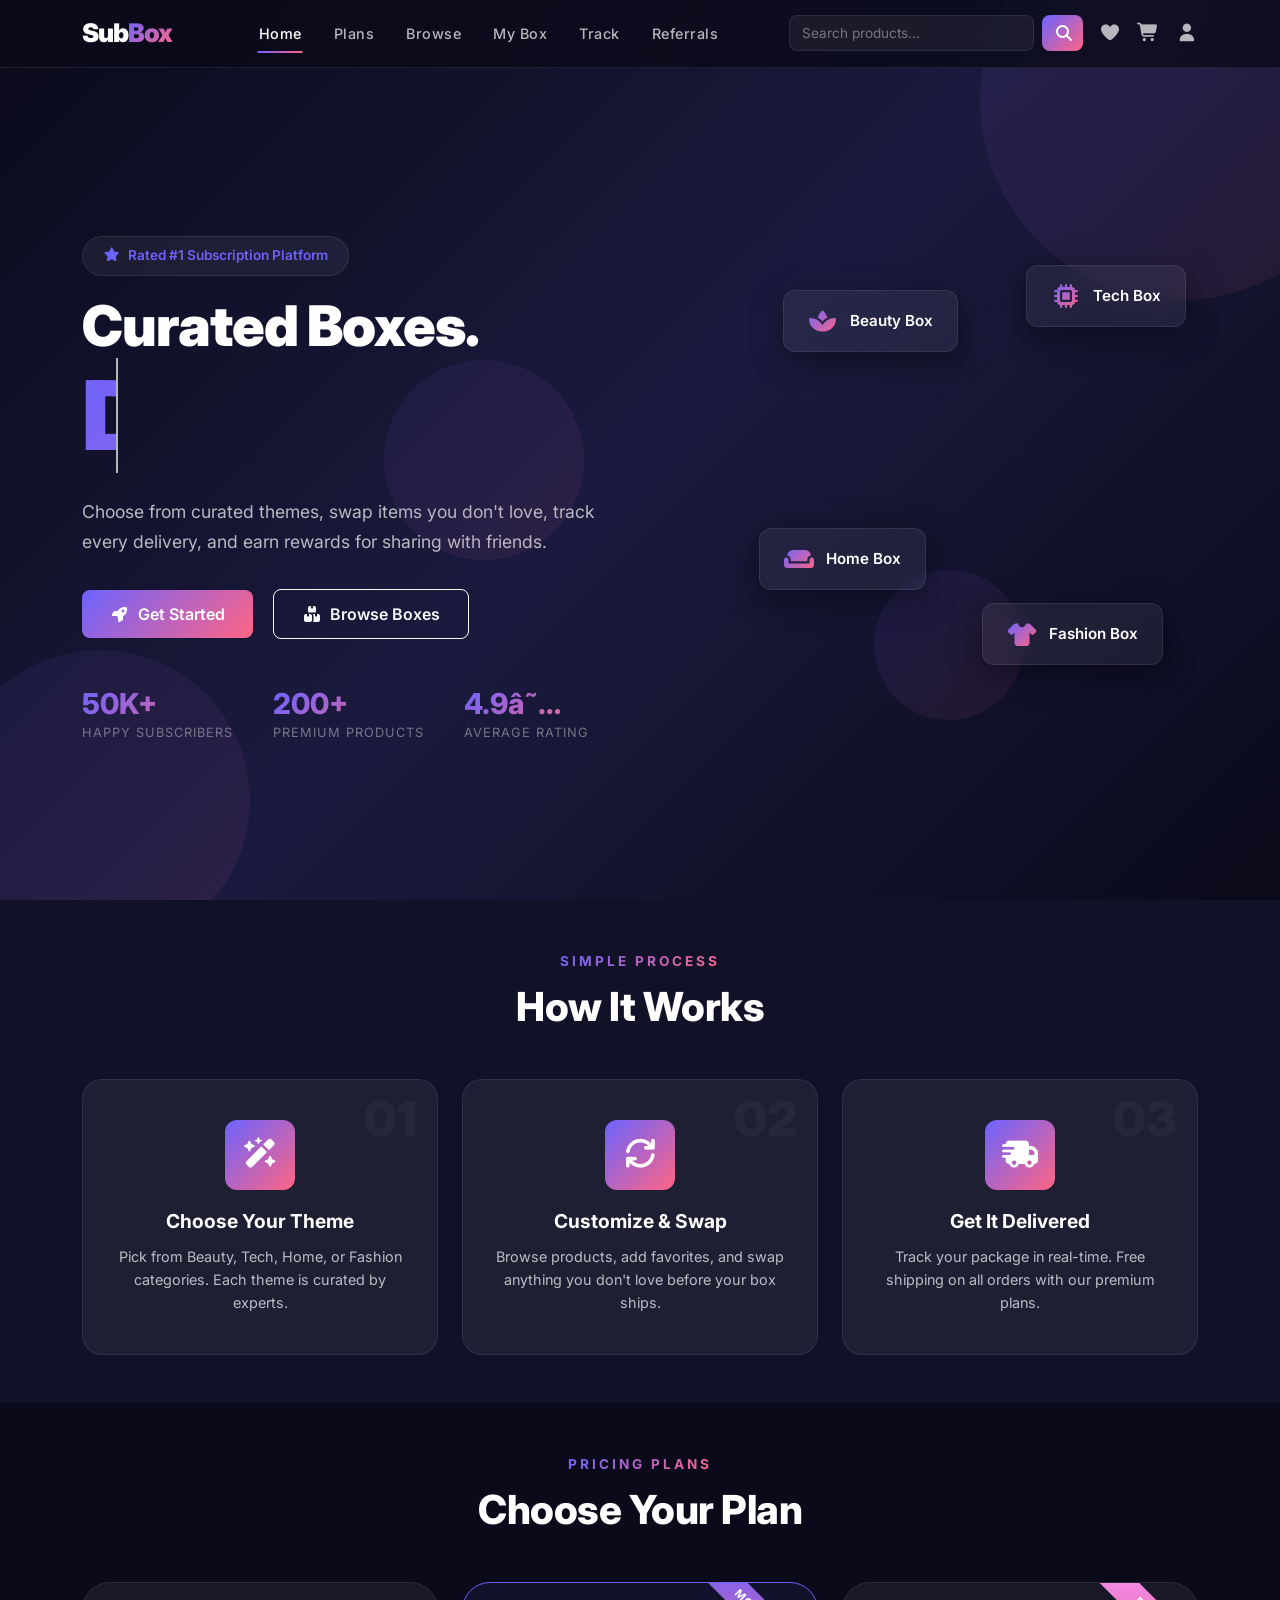
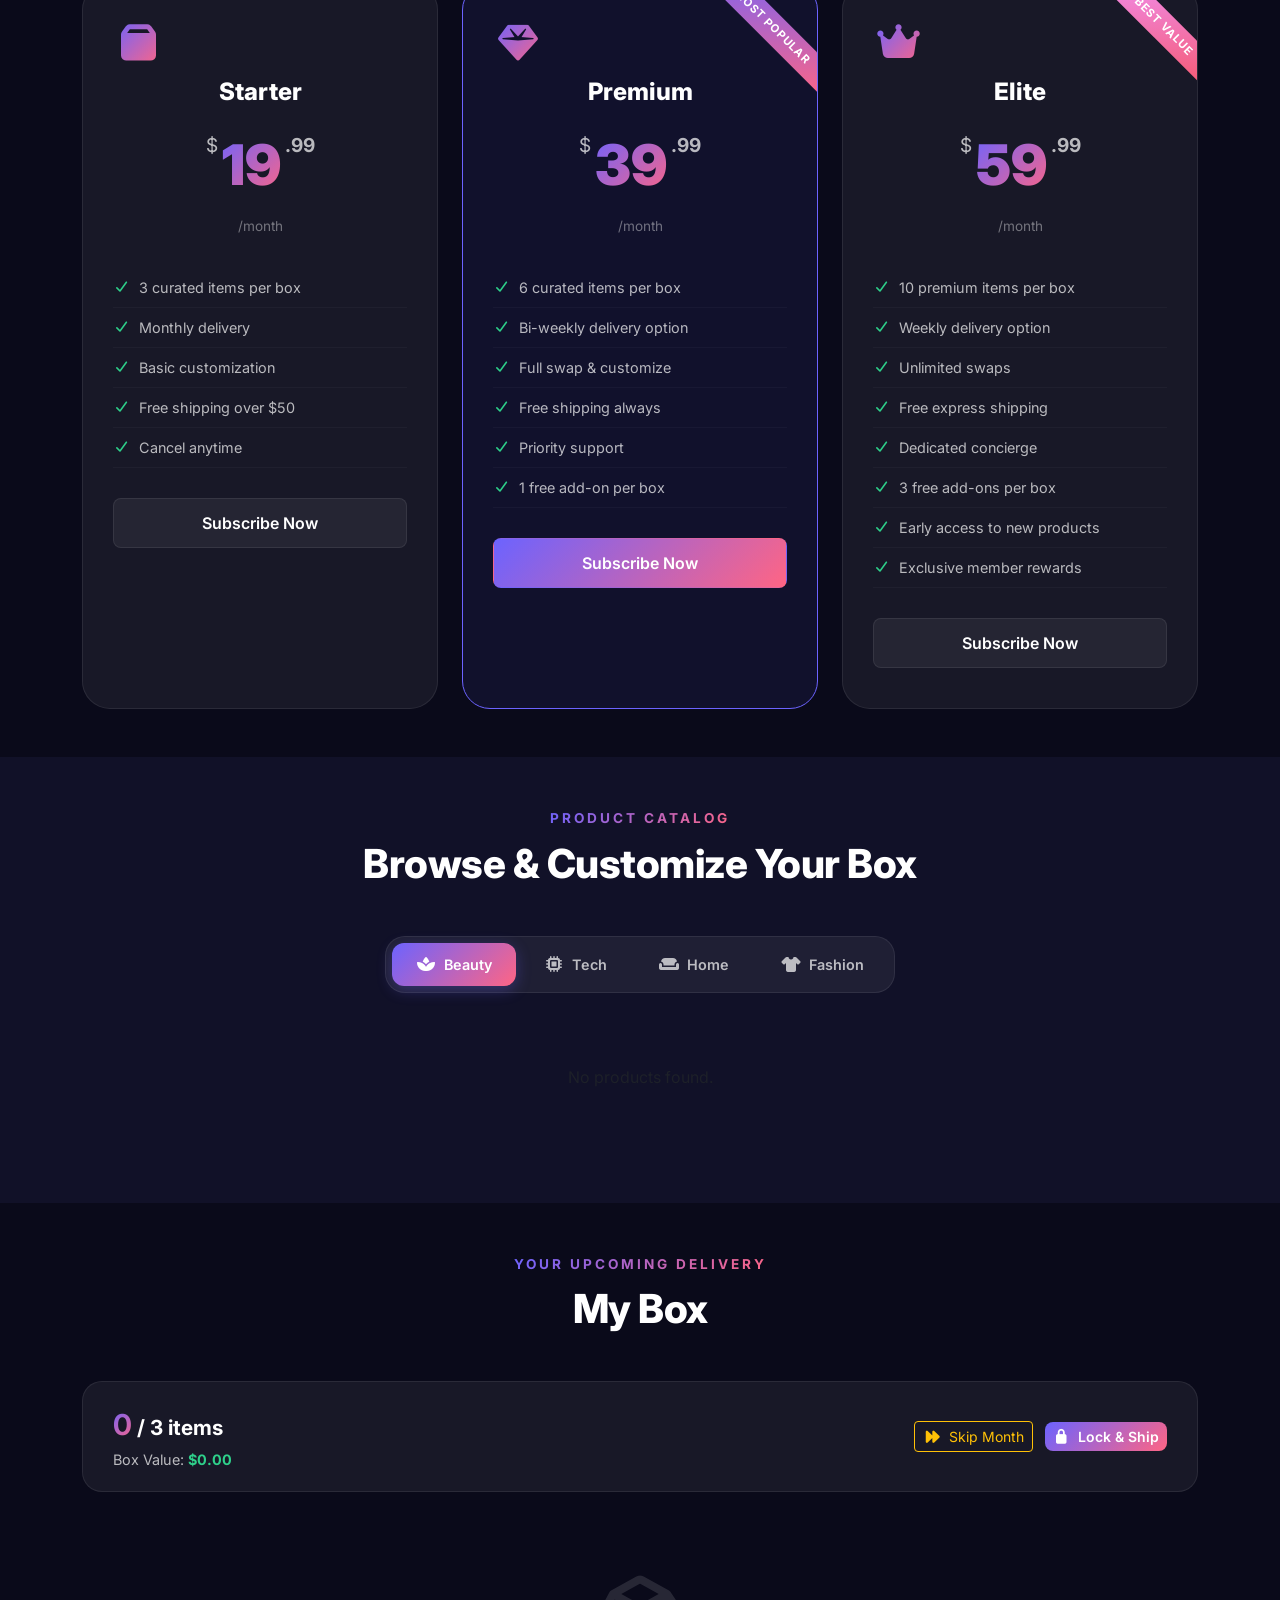
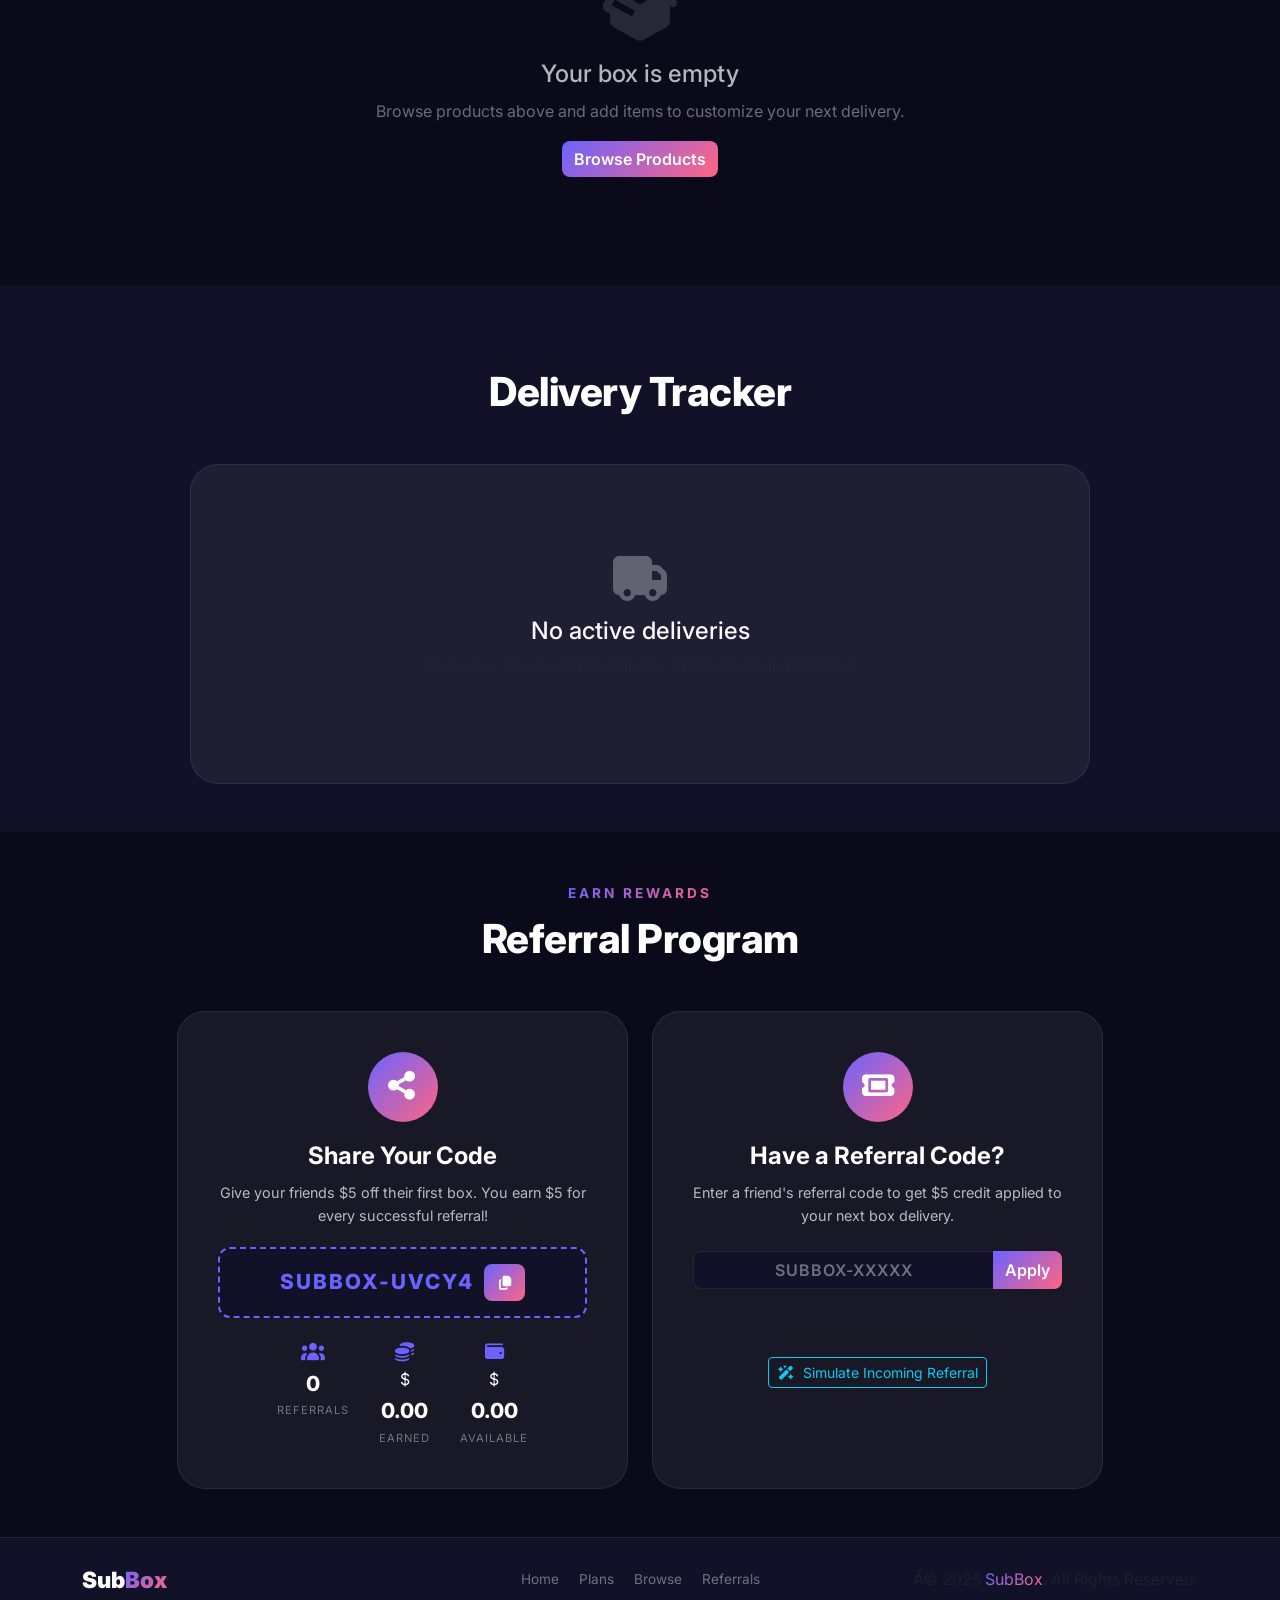
==== commit e7e088fb: "Update index.html" ====
--- a/index.html
+++ b/index.html
@@ -7,7 +7,7 @@
   <meta name="description"
     content="SubBox - Premium subscription boxes curated for you. Choose your theme, customize your items, and get monthly deliveries with full swap control.">
   <title>SubBox | Premium Subscription Boxes</title>
-  <link rel="shortcut icon" href="images/first-logo.png" type="image/x-icon">
+
 
   <!-- Google Font -->
   <link rel="preconnect" href="https://fonts.googleapis.com">
